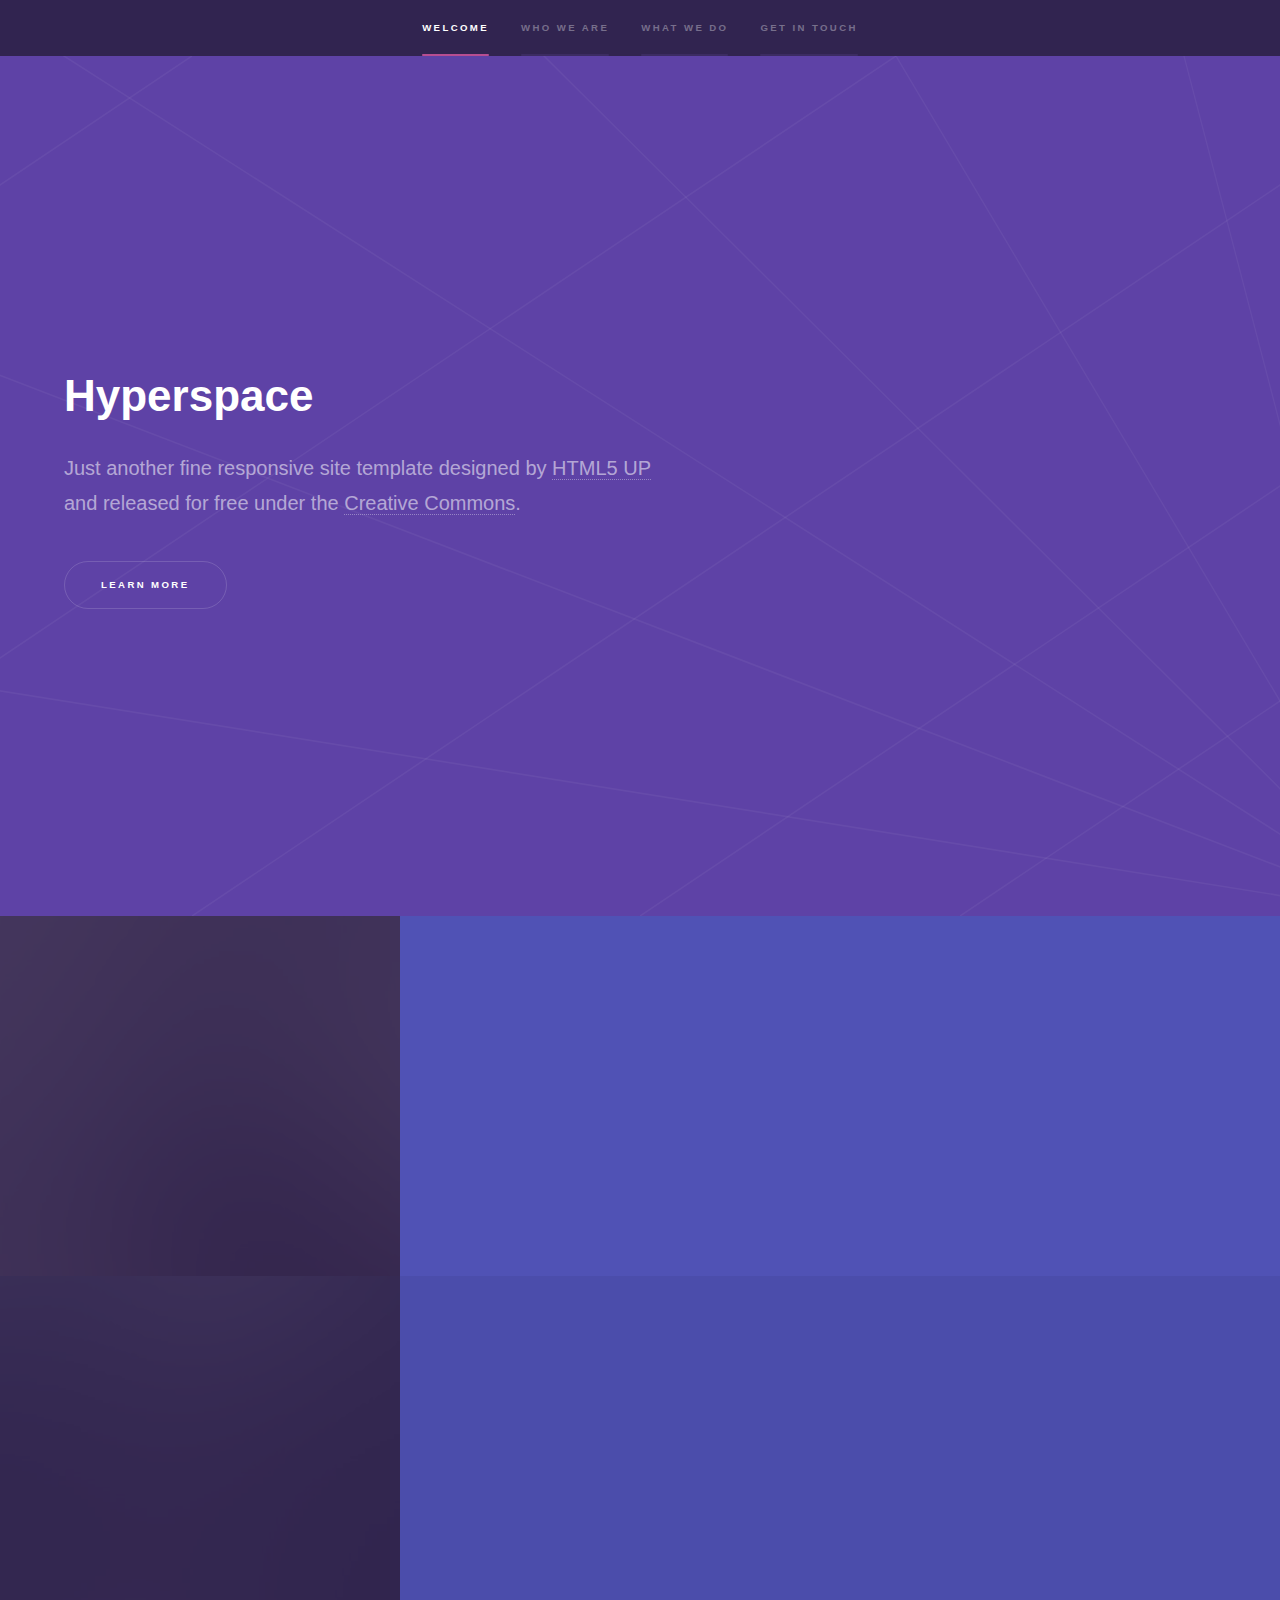
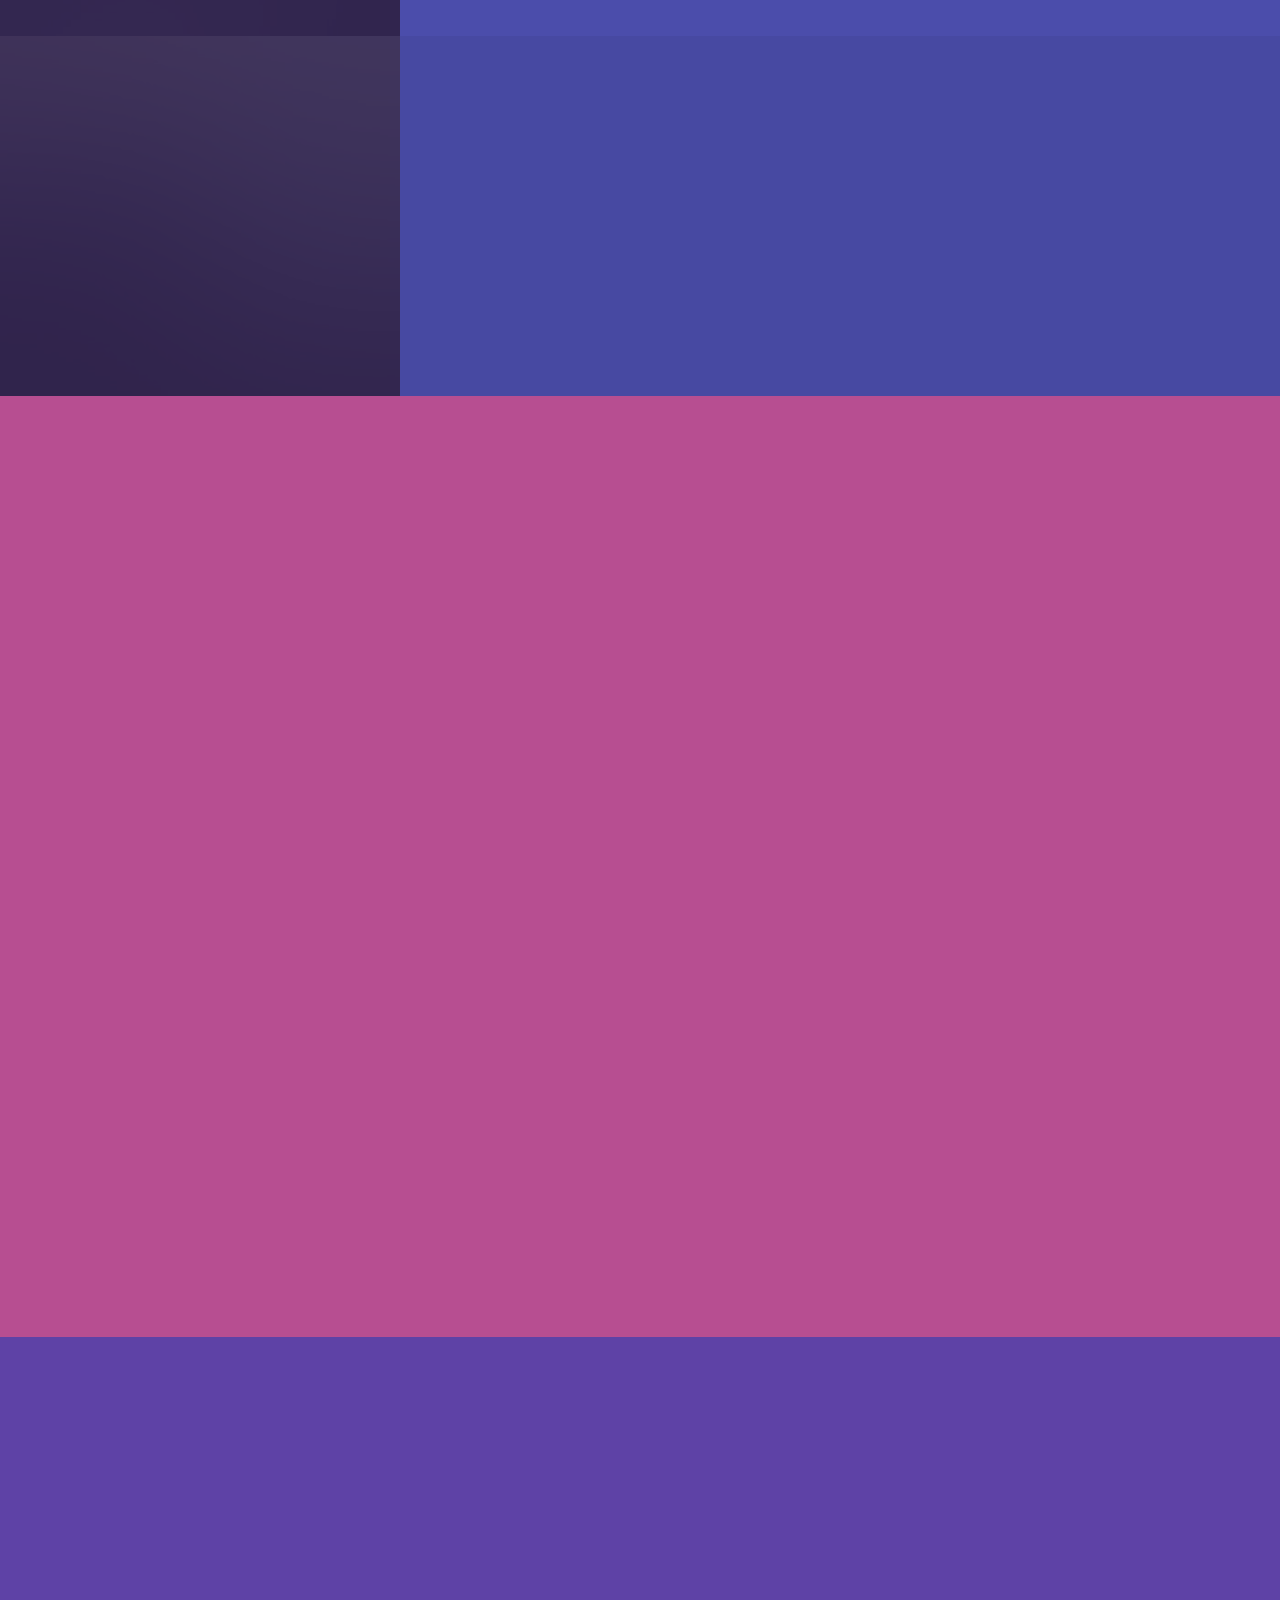
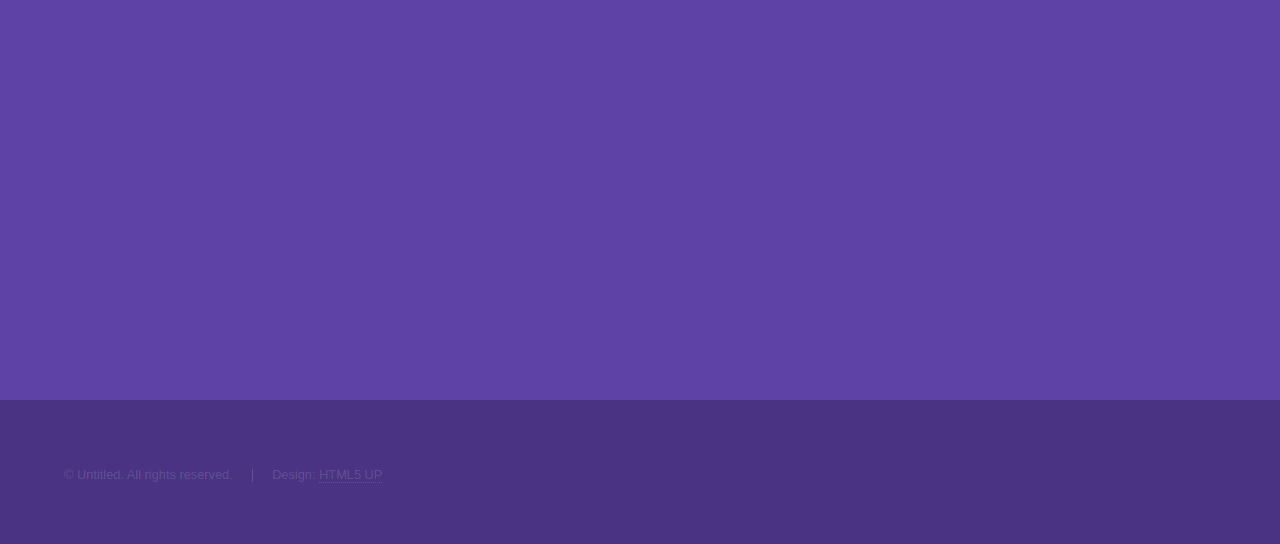
==== index.html @ bf2631bd "first commit" ====
<!DOCTYPE HTML>
<!--
	Hyperspace by HTML5 UP
	html5up.net | @ajlkn
	Free for personal and commercial use under the CCA 3.0 license (html5up.net/license)
-->
<html>
	<head>
		<title>Hyperspace by HTML5 UP</title>
		<meta charset="utf-8" />
		<meta name="viewport" content="width=device-width, initial-scale=1, user-scalable=no" />
		<link rel="stylesheet" href="assets/css/main.css" />
		<noscript><link rel="stylesheet" href="assets/css/noscript.css" /></noscript>
	</head>
	<body class="is-preload">

		<!-- Sidebar -->
			<section id="sidebar">
				<div class="inner">
					<nav>
						<ul>
							<li><a href="#intro">Welcome</a></li>
							<li><a href="#one">Who we are</a></li>
							<li><a href="#two">What we do</a></li>
							<li><a href="#three">Get in touch</a></li>
						</ul>
					</nav>
				</div>
			</section>

		<!-- Wrapper -->
			<div id="wrapper">

				<!-- Intro -->
					<section id="intro" class="wrapper style1 fullscreen fade-up">
						<div class="inner">
							<h1>Hyperspace</h1>
							<p>Just another fine responsive site template designed by <a href="http://html5up.net">HTML5 UP</a><br />
							and released for free under the <a href="http://html5up.net/license">Creative Commons</a>.</p>
							<ul class="actions">
								<li><a href="#one" class="button scrolly">Learn more</a></li>
							</ul>
						</div>
					</section>

				<!-- One -->
					<section id="one" class="wrapper style2 spotlights">
						<section>
							<a href="#" class="image"><img src="images/pic01.jpg" alt="" data-position="center center" /></a>
							<div class="content">
								<div class="inner">
									<h2>Sed ipsum dolor</h2>
									<p>Phasellus convallis elit id ullamcorper pulvinar. Duis aliquam turpis mauris, eu ultricies erat malesuada quis. Aliquam dapibus.</p>
									<ul class="actions">
										<li><a href="generic.html" class="button">Learn more</a></li>
									</ul>
								</div>
							</div>
						</section>
						<section>
							<a href="#" class="image"><img src="images/pic02.jpg" alt="" data-position="top center" /></a>
							<div class="content">
								<div class="inner">
									<h2>Feugiat consequat</h2>
									<p>Phasellus convallis elit id ullamcorper pulvinar. Duis aliquam turpis mauris, eu ultricies erat malesuada quis. Aliquam dapibus.</p>
									<ul class="actions">
										<li><a href="generic.html" class="button">Learn more</a></li>
									</ul>
								</div>
							</div>
						</section>
						<section>
							<a href="#" class="image"><img src="images/pic03.jpg" alt="" data-position="25% 25%" /></a>
							<div class="content">
								<div class="inner">
									<h2>Ultricies aliquam</h2>
									<p>Phasellus convallis elit id ullamcorper pulvinar. Duis aliquam turpis mauris, eu ultricies erat malesuada quis. Aliquam dapibus.</p>
									<ul class="actions">
										<li><a href="generic.html" class="button">Learn more</a></li>
									</ul>
								</div>
							</div>
						</section>
					</section>

				<!-- Two -->
					<section id="two" class="wrapper style3 fade-up">
						<div class="inner">
							<h2>What we do</h2>
							<p>Phasellus convallis elit id ullamcorper pulvinar. Duis aliquam turpis mauris, eu ultricies erat malesuada quis. Aliquam dapibus, lacus eget hendrerit bibendum, urna est aliquam sem, sit amet imperdiet est velit quis lorem.</p>
							<div class="features">
								<section>
									<span class="icon solid major fa-code"></span>
									<h3>Lorem ipsum amet</h3>
									<p>Phasellus convallis elit id ullam corper amet et pulvinar. Duis aliquam turpis mauris, sed ultricies erat dapibus.</p>
								</section>
								<section>
									<span class="icon solid major fa-lock"></span>
									<h3>Aliquam sed nullam</h3>
									<p>Phasellus convallis elit id ullam corper amet et pulvinar. Duis aliquam turpis mauris, sed ultricies erat dapibus.</p>
								</section>
								<section>
									<span class="icon solid major fa-cog"></span>
									<h3>Sed erat ullam corper</h3>
									<p>Phasellus convallis elit id ullam corper amet et pulvinar. Duis aliquam turpis mauris, sed ultricies erat dapibus.</p>
								</section>
								<section>
									<span class="icon solid major fa-desktop"></span>
									<h3>Veroeros quis lorem</h3>
									<p>Phasellus convallis elit id ullam corper amet et pulvinar. Duis aliquam turpis mauris, sed ultricies erat dapibus.</p>
								</section>
								<section>
									<span class="icon solid major fa-link"></span>
									<h3>Urna quis bibendum</h3>
									<p>Phasellus convallis elit id ullam corper amet et pulvinar. Duis aliquam turpis mauris, sed ultricies erat dapibus.</p>
								</section>
								<section>
									<span class="icon major fa-gem"></span>
									<h3>Aliquam urna dapibus</h3>
									<p>Phasellus convallis elit id ullam corper amet et pulvinar. Duis aliquam turpis mauris, sed ultricies erat dapibus.</p>
								</section>
							</div>
							<ul class="actions">
								<li><a href="generic.html" class="button">Learn more</a></li>
							</ul>
						</div>
					</section>

				<!-- Three -->
					<section id="three" class="wrapper style1 fade-up">
						<div class="inner">
							<h2>Get in touch</h2>
							<p>Phasellus convallis elit id ullamcorper pulvinar. Duis aliquam turpis mauris, eu ultricies erat malesuada quis. Aliquam dapibus, lacus eget hendrerit bibendum, urna est aliquam sem, sit amet imperdiet est velit quis lorem.</p>
							<div class="split style1">
								<section>
									<form method="post" action="#">
										<div class="fields">
											<div class="field half">
												<label for="name">Name</label>
												<input type="text" name="name" id="name" />
											</div>
											<div class="field half">
												<label for="email">Email</label>
												<input type="text" name="email" id="email" />
											</div>
											<div class="field">
												<label for="message">Message</label>
												<textarea name="message" id="message" rows="5"></textarea>
											</div>
										</div>
										<ul class="actions">
											<li><a href="" class="button submit">Send Message</a></li>
										</ul>
									</form>
								</section>
								<section>
									<ul class="contact">
										<li>
											<h3>Address</h3>
											<span>12345 Somewhere Road #654<br />
											Nashville, TN 00000-0000<br />
											USA</span>
										</li>
										<li>
											<h3>Email</h3>
											<a href="#">user@untitled.tld</a>
										</li>
										<li>
											<h3>Phone</h3>
											<span>(000) 000-0000</span>
										</li>
										<li>
											<h3>Social</h3>
											<ul class="icons">
												<li><a href="#" class="icon brands fa-twitter"><span class="label">Twitter</span></a></li>
												<li><a href="#" class="icon brands fa-facebook-f"><span class="label">Facebook</span></a></li>
												<li><a href="#" class="icon brands fa-github"><span class="label">GitHub</span></a></li>
												<li><a href="#" class="icon brands fa-instagram"><span class="label">Instagram</span></a></li>
												<li><a href="#" class="icon brands fa-linkedin-in"><span class="label">LinkedIn</span></a></li>
											</ul>
										</li>
									</ul>
								</section>
							</div>
						</div>
					</section>

			</div>

		<!-- Footer -->
			<footer id="footer" class="wrapper style1-alt">
				<div class="inner">
					<ul class="menu">
						<li>&copy; Untitled. All rights reserved.</li><li>Design: <a href="http://html5up.net">HTML5 UP</a></li>
					</ul>
				</div>
			</footer>

		<!-- Scripts -->
			<script src="assets/js/jquery.min.js"></script>
			<script src="assets/js/jquery.scrollex.min.js"></script>
			<script src="assets/js/jquery.scrolly.min.js"></script>
			<script src="assets/js/browser.min.js"></script>
			<script src="assets/js/breakpoints.min.js"></script>
			<script src="assets/js/util.js"></script>
			<script src="assets/js/main.js"></script>

	</body>
</html>
---- assets/css/main.css ----
@import url(fontawesome-all.min.css);

/*
	Hyperspace by HTML5 UP
	html5up.net | @ajlkn
	Free for personal and commercial use under the CCA 3.0 license (html5up.net/license)
*/

html, body, div, span, applet, object,
iframe, h1, h2, h3, h4, h5, h6, p, blockquote,
pre, a, abbr, acronym, address, big, cite,
code, del, dfn, em, img, ins, kbd, q, s, samp,
small, strike, strong, sub, sup, tt, var, b,
u, i, center, dl, dt, dd, ol, ul, li, fieldset,
form, label, legend, table, caption, tbody,
tfoot, thead, tr, th, td, article, aside,
canvas, details, embed, figure, figcaption,
footer, header, hgroup, menu, nav, output, ruby,
section, summary, time, mark, audio, video {
	margin: 0;
	padding: 0;
	border: 0;
	font-size: 100%;
	font: inherit;
	vertical-align: baseline;}

article, aside, details, figcaption, figure,
footer, header, hgroup, menu, nav, section {
	display: block;}

body {
	line-height: 1;
}

ol, ul {
	list-style: none;
}

blockquote, q {
	quotes: none;
}

	blockquote:before, blockquote:after, q:before, q:after {
		content: '';
		content: none;
	}

table {
	border-collapse: collapse;
	border-spacing: 0;
}

body {
	-webkit-text-size-adjust: none;
}

mark {
	background-color: transparent;
	color: inherit;
}

input::-moz-focus-inner {
	border: 0;
	padding: 0;
}

input, select, textarea {
	-moz-appearance: none;
	-webkit-appearance: none;
	-ms-appearance: none;
	appearance: none;
}

/* Basic */

	@-ms-viewport {
		width: device-width;
	}

	body {
		-ms-overflow-style: scrollbar;
	}

	@media screen and (max-width: 480px) {

		html, body {
			min-width: 320px;
		}

	}

	html {
		box-sizing: border-box;
	}

	*, *:before, *:after {
		box-sizing: inherit;
	}

	body {
		background: #312450;
	}

		body.is-preload *, body.is-preload *:before, body.is-preload *:after {
			-moz-animation: none !important;
			-webkit-animation: none !important;
			-ms-animation: none !important;
			animation: none !important;
			-moz-transition: none !important;
			-webkit-transition: none !important;
			-ms-transition: none !important;
			transition: none !important;
		}

/* Type */

	body, input, select, textarea {
		color: rgba(255, 255, 255, 0.55);
		font-family: Arial, Helvetica, sans-serif;
		font-size: 16.5pt;
		font-weight: normal;
		line-height: 1.75;
	}

		@media screen and (max-width: 1680px) {

			body, input, select, textarea {
				font-size: 13pt;
			}

		}

		@media screen and (max-width: 1280px) {

			body, input, select, textarea {
				font-size: 12pt;
			}

		}

		@media screen and (max-width: 360px) {

			body, input, select, textarea {
				font-size: 11pt;
			}

		}

	a {
		-moz-transition: color 0.2s ease, border-bottom-color 0.2s ease;
		-webkit-transition: color 0.2s ease, border-bottom-color 0.2s ease;
		-ms-transition: color 0.2s ease, border-bottom-color 0.2s ease;
		transition: color 0.2s ease, border-bottom-color 0.2s ease;
		border-bottom: dotted 1px rgba(255, 255, 255, 0.35);
		color: inherit;
		text-decoration: none;
	}

		a:hover {
			border-bottom-color: transparent;
			color: #ffffff;
		}

	strong, b {
		color: #ffffff;
		font-weight: bold;
	}

	em, i {
		font-style: italic;
	}

	p {
		margin: 0 0 2em 0;
	}

	h1, h2, h3, h4, h5, h6 {
		color: #ffffff;
		font-weight: bold;
		line-height: 1.5;
		margin: 0 0 0.5em 0;
	}

		h1 a, h2 a, h3 a, h4 a, h5 a, h6 a {
			color: inherit;
			text-decoration: none;
		}

	h1 {
		font-size: 2.75em;
	}

		h1.major {
			margin: 0 0 1.3em 0;
			position: relative;
			padding-bottom: 0.35em;
		}

			h1.major:after {
				background-image: -moz-linear-gradient(to right, #5e42a6, #b74e91);
				background-image: -webkit-linear-gradient(to right, #5e42a6, #b74e91);
				background-image: -ms-linear-gradient(to right, #5e42a6, #b74e91);
				background-image: linear-gradient(to right, #5e42a6, #b74e91);
				-moz-transition: max-width 0.2s ease;
				-webkit-transition: max-width 0.2s ease;
				-ms-transition: max-width 0.2s ease;
				transition: max-width 0.2s ease;
				border-radius: 0.2em;
				bottom: 0;
				content: '';
				height: 0.05em;
				position: absolute;
				right: 0;
				width: 100%;
			}

	h2 {
		font-size: 1.75em;
	}

	h3 {
		font-size: 1.1em;
	}

	h4 {
		font-size: 1em;
	}

	h5 {
		font-size: 0.8em;
	}

	h6 {
		font-size: 0.6em;
	}

	@media screen and (max-width: 736px) {

		h1 {
			font-size: 2em;
		}

		h2 {
			font-size: 1.25em;
		}

		h3 {
			font-size: 1em;
		}

		h4 {
			font-size: 0.8em;
		}

		h5 {
			font-size: 0.6em;
		}

		h6 {
			font-size: 0.6em;
		}

	}

	sub {
		font-size: 0.8em;
		position: relative;
		top: 0.5em;
	}

	sup {
		font-size: 0.8em;
		position: relative;
		top: -0.5em;
	}

	blockquote {
		border-left: solid 4px rgba(255, 255, 255, 0.15);
		font-style: italic;
		margin: 0 0 2em 0;
		padding: 0.5em 0 0.5em 2em;
	}

	code {
		background: rgba(255, 255, 255, 0.05);
		border-radius: 0.25em;
		border: solid 1px rgba(255, 255, 255, 0.15);
		font-family: "Courier New", monospace;
		font-size: 0.9em;
		margin: 0 0.25em;
		padding: 0.25em 0.65em;
	}

	pre {
		-webkit-overflow-scrolling: touch;
		font-family: "Courier New", monospace;
		font-size: 0.9em;
		margin: 0 0 2em 0;
	}

		pre code {
			display: block;
			line-height: 1.75em;
			padding: 1em 1.5em;
			overflow-x: auto;
		}

	hr {
		border: 0;
		border-bottom: solid 1px rgba(255, 255, 255, 0.15);
		margin: 2em 0;
	}

		hr.major {
			margin: 3em 0;
		}

	.align-left {
		text-align: left;
	}

	.align-center {
		text-align: center;
	}

	.align-right {
		text-align: right;
	}

/* Row */

	.row {
		display: flex;
		flex-wrap: wrap;
		box-sizing: border-box;
		align-items: stretch;
	}

		.row > * {
			box-sizing: border-box;
		}

		.row.gtr-uniform > * > :last-child {
			margin-bottom: 0;
		}

		.row.aln-left {
			justify-content: flex-start;
		}

		.row.aln-center {
			justify-content: center;
		}

		.row.aln-right {
			justify-content: flex-end;
		}

		.row.aln-top {
			align-items: flex-start;
		}

		.row.aln-middle {
			align-items: center;
		}

		.row.aln-bottom {
			align-items: flex-end;
		}

		.row > .imp {
			order: -1;
		}

		.row > .col-1 {
			width: 8.33333%;
		}

		.row > .off-1 {
			margin-left: 8.33333%;
		}

		.row > .col-2 {
			width: 16.66667%;
		}

		.row > .off-2 {
			margin-left: 16.66667%;
		}

		.row > .col-3 {
			width: 25%;
		}

		.row > .off-3 {
			margin-left: 25%;
		}

		.row > .col-4 {
			width: 33.33333%;
		}

		.row > .off-4 {
			margin-left: 33.33333%;
		}

		.row > .col-5 {
			width: 41.66667%;
		}

		.row > .off-5 {
			margin-left: 41.66667%;
		}

		.row > .col-6 {
			width: 50%;
		}

		.row > .off-6 {
			margin-left: 50%;
		}

		.row > .col-7 {
			width: 58.33333%;
		}

		.row > .off-7 {
			margin-left: 58.33333%;
		}

		.row > .col-8 {
			width: 66.66667%;
		}

		.row > .off-8 {
			margin-left: 66.66667%;
		}

		.row > .col-9 {
			width: 75%;
		}

		.row > .off-9 {
			margin-left: 75%;
		}

		.row > .col-10 {
			width: 83.33333%;
		}

		.row > .off-10 {
			margin-left: 83.33333%;
		}

		.row > .col-11 {
			width: 91.66667%;
		}

		.row > .off-11 {
			margin-left: 91.66667%;
		}

		.row > .col-12 {
			width: 100%;
		}

		.row > .off-12 {
			margin-left: 100%;
		}

		.row.gtr-0 {
			margin-top: 0;
			margin-left: 0em;
		}

			.row.gtr-0 > * {
				padding: 0 0 0 0em;
			}

			.row.gtr-0.gtr-uniform {
				margin-top: 0em;
			}

				.row.gtr-0.gtr-uniform > * {
					padding-top: 0em;
				}

		.row.gtr-25 {
			margin-top: 0;
			margin-left: -0.375em;
		}

			.row.gtr-25 > * {
				padding: 0 0 0 0.375em;
			}

			.row.gtr-25.gtr-uniform {
				margin-top: -0.375em;
			}

				.row.gtr-25.gtr-uniform > * {
					padding-top: 0.375em;
				}

		.row.gtr-50 {
			margin-top: 0;
			margin-left: -0.75em;
		}

			.row.gtr-50 > * {
				padding: 0 0 0 0.75em;
			}

			.row.gtr-50.gtr-uniform {
				margin-top: -0.75em;
			}

				.row.gtr-50.gtr-uniform > * {
					padding-top: 0.75em;
				}

		.row {
			margin-top: 0;
			margin-left: -1.5em;
		}

			.row > * {
				padding: 0 0 0 1.5em;
			}

			.row.gtr-uniform {
				margin-top: -1.5em;
			}

				.row.gtr-uniform > * {
					padding-top: 1.5em;
				}

		.row.gtr-150 {
			margin-top: 0;
			margin-left: -2.25em;
		}

			.row.gtr-150 > * {
				padding: 0 0 0 2.25em;
			}

			.row.gtr-150.gtr-uniform {
				margin-top: -2.25em;
			}

				.row.gtr-150.gtr-uniform > * {
					padding-top: 2.25em;
				}

		.row.gtr-200 {
			margin-top: 0;
			margin-left: -3em;
		}

			.row.gtr-200 > * {
				padding: 0 0 0 3em;
			}

			.row.gtr-200.gtr-uniform {
				margin-top: -3em;
			}

				.row.gtr-200.gtr-uniform > * {
					padding-top: 3em;
				}

		@media screen and (max-width: 1680px) {

			.row {
				display: flex;
				flex-wrap: wrap;
				box-sizing: border-box;
				align-items: stretch;
			}

				.row > * {
					box-sizing: border-box;
				}

				.row.gtr-uniform > * > :last-child {
					margin-bottom: 0;
				}

				.row.aln-left {
					justify-content: flex-start;
				}

				.row.aln-center {
					justify-content: center;
				}

				.row.aln-right {
					justify-content: flex-end;
				}

				.row.aln-top {
					align-items: flex-start;
				}

				.row.aln-middle {
					align-items: center;
				}

				.row.aln-bottom {
					align-items: flex-end;
				}

				.row > .imp-xlarge {
					order: -1;
				}

				.row > .col-1-xlarge {
					width: 8.33333%;
				}

				.row > .off-1-xlarge {
					margin-left: 8.33333%;
				}

				.row > .col-2-xlarge {
					width: 16.66667%;
				}

				.row > .off-2-xlarge {
					margin-left: 16.66667%;
				}

				.row > .col-3-xlarge {
					width: 25%;
				}

				.row > .off-3-xlarge {
					margin-left: 25%;
				}

				.row > .col-4-xlarge {
					width: 33.33333%;
				}

				.row > .off-4-xlarge {
					margin-left: 33.33333%;
				}

				.row > .col-5-xlarge {
					width: 41.66667%;
				}

				.row > .off-5-xlarge {
					margin-left: 41.66667%;
				}

				.row > .col-6-xlarge {
					width: 50%;
				}

				.row > .off-6-xlarge {
					margin-left: 50%;
				}

				.row > .col-7-xlarge {
					width: 58.33333%;
				}

				.row > .off-7-xlarge {
					margin-left: 58.33333%;
				}

				.row > .col-8-xlarge {
					width: 66.66667%;
				}

				.row > .off-8-xlarge {
					margin-left: 66.66667%;
				}

				.row > .col-9-xlarge {
					width: 75%;
				}

				.row > .off-9-xlarge {
					margin-left: 75%;
				}

				.row > .col-10-xlarge {
					width: 83.33333%;
				}

				.row > .off-10-xlarge {
					margin-left: 83.33333%;
				}

				.row > .col-11-xlarge {
					width: 91.66667%;
				}

				.row > .off-11-xlarge {
					margin-left: 91.66667%;
				}

				.row > .col-12-xlarge {
					width: 100%;
				}

				.row > .off-12-xlarge {
					margin-left: 100%;
				}

				.row.gtr-0 {
					margin-top: 0;
					margin-left: 0em;
				}

					.row.gtr-0 > * {
						padding: 0 0 0 0em;
					}

					.row.gtr-0.gtr-uniform {
						margin-top: 0em;
					}

						.row.gtr-0.gtr-uniform > * {
							padding-top: 0em;
						}

				.row.gtr-25 {
					margin-top: 0;
					margin-left: -0.375em;
				}

					.row.gtr-25 > * {
						padding: 0 0 0 0.375em;
					}

					.row.gtr-25.gtr-uniform {
						margin-top: -0.375em;
					}

						.row.gtr-25.gtr-uniform > * {
							padding-top: 0.375em;
						}

				.row.gtr-50 {
					margin-top: 0;
					margin-left: -0.75em;
				}

					.row.gtr-50 > * {
						padding: 0 0 0 0.75em;
					}

					.row.gtr-50.gtr-uniform {
						margin-top: -0.75em;
					}

						.row.gtr-50.gtr-uniform > * {
							padding-top: 0.75em;
						}

				.row {
					margin-top: 0;
					margin-left: -1.5em;
				}

					.row > * {
						padding: 0 0 0 1.5em;
					}

					.row.gtr-uniform {
						margin-top: -1.5em;
					}

						.row.gtr-uniform > * {
							padding-top: 1.5em;
						}

				.row.gtr-150 {
					margin-top: 0;
					margin-left: -2.25em;
				}

					.row.gtr-150 > * {
						padding: 0 0 0 2.25em;
					}

					.row.gtr-150.gtr-uniform {
						margin-top: -2.25em;
					}

						.row.gtr-150.gtr-uniform > * {
							padding-top: 2.25em;
						}

				.row.gtr-200 {
					margin-top: 0;
					margin-left: -3em;
				}

					.row.gtr-200 > * {
						padding: 0 0 0 3em;
					}

					.row.gtr-200.gtr-uniform {
						margin-top: -3em;
					}

						.row.gtr-200.gtr-uniform > * {
							padding-top: 3em;
						}

		}

		@media screen and (max-width: 1280px) {

			.row {
				display: flex;
				flex-wrap: wrap;
				box-sizing: border-box;
				align-items: stretch;
			}

				.row > * {
					box-sizing: border-box;
				}

				.row.gtr-uniform > * > :last-child {
					margin-bottom: 0;
				}

				.row.aln-left {
					justify-content: flex-start;
				}

				.row.aln-center {
					justify-content: center;
				}

				.row.aln-right {
					justify-content: flex-end;
				}

				.row.aln-top {
					align-items: flex-start;
				}

				.row.aln-middle {
					align-items: center;
				}

				.row.aln-bottom {
					align-items: flex-end;
				}

				.row > .imp-large {
					order: -1;
				}

				.row > .col-1-large {
					width: 8.33333%;
				}

				.row > .off-1-large {
					margin-left: 8.33333%;
				}

				.row > .col-2-large {
					width: 16.66667%;
				}

				.row > .off-2-large {
					margin-left: 16.66667%;
				}

				.row > .col-3-large {
					width: 25%;
				}

				.row > .off-3-large {
					margin-left: 25%;
				}

				.row > .col-4-large {
					width: 33.33333%;
				}

				.row > .off-4-large {
					margin-left: 33.33333%;
				}

				.row > .col-5-large {
					width: 41.66667%;
				}

				.row > .off-5-large {
					margin-left: 41.66667%;
				}

				.row > .col-6-large {
					width: 50%;
				}

				.row > .off-6-large {
					margin-left: 50%;
				}

				.row > .col-7-large {
					width: 58.33333%;
				}

				.row > .off-7-large {
					margin-left: 58.33333%;
				}

				.row > .col-8-large {
					width: 66.66667%;
				}

				.row > .off-8-large {
					margin-left: 66.66667%;
				}

				.row > .col-9-large {
					width: 75%;
				}

				.row > .off-9-large {
					margin-left: 75%;
				}

				.row > .col-10-large {
					width: 83.33333%;
				}

				.row > .off-10-large {
					margin-left: 83.33333%;
				}

				.row > .col-11-large {
					width: 91.66667%;
				}

				.row > .off-11-large {
					margin-left: 91.66667%;
				}

				.row > .col-12-large {
					width: 100%;
				}

				.row > .off-12-large {
					margin-left: 100%;
				}

				.row.gtr-0 {
					margin-top: 0;
					margin-left: 0em;
				}

					.row.gtr-0 > * {
						padding: 0 0 0 0em;
					}

					.row.gtr-0.gtr-uniform {
						margin-top: 0em;
					}

						.row.gtr-0.gtr-uniform > * {
							padding-top: 0em;
						}

				.row.gtr-25 {
					margin-top: 0;
					margin-left: -0.375em;
				}

					.row.gtr-25 > * {
						padding: 0 0 0 0.375em;
					}

					.row.gtr-25.gtr-uniform {
						margin-top: -0.375em;
					}

						.row.gtr-25.gtr-uniform > * {
							padding-top: 0.375em;
						}

				.row.gtr-50 {
					margin-top: 0;
					margin-left: -0.75em;
				}

					.row.gtr-50 > * {
						padding: 0 0 0 0.75em;
					}

					.row.gtr-50.gtr-uniform {
						margin-top: -0.75em;
					}

						.row.gtr-50.gtr-uniform > * {
							padding-top: 0.75em;
						}

				.row {
					margin-top: 0;
					margin-left: -1.5em;
				}

					.row > * {
						padding: 0 0 0 1.5em;
					}

					.row.gtr-uniform {
						margin-top: -1.5em;
					}

						.row.gtr-uniform > * {
							padding-top: 1.5em;
						}

				.row.gtr-150 {
					margin-top: 0;
					margin-left: -2.25em;
				}

					.row.gtr-150 > * {
						padding: 0 0 0 2.25em;
					}

					.row.gtr-150.gtr-uniform {
						margin-top: -2.25em;
					}

						.row.gtr-150.gtr-uniform > * {
							padding-top: 2.25em;
						}

				.row.gtr-200 {
					margin-top: 0;
					margin-left: -3em;
				}

					.row.gtr-200 > * {
						padding: 0 0 0 3em;
					}

					.row.gtr-200.gtr-uniform {
						margin-top: -3em;
					}

						.row.gtr-200.gtr-uniform > * {
							padding-top: 3em;
						}

		}

		@media screen and (max-width: 980px) {

			.row {
				display: flex;
				flex-wrap: wrap;
				box-sizing: border-box;
				align-items: stretch;
			}

				.row > * {
					box-sizing: border-box;
				}

				.row.gtr-uniform > * > :last-child {
					margin-bottom: 0;
				}

				.row.aln-left {
					justify-content: flex-start;
				}

				.row.aln-center {
					justify-content: center;
				}

				.row.aln-right {
					justify-content: flex-end;
				}

				.row.aln-top {
					align-items: flex-start;
				}

				.row.aln-middle {
					align-items: center;
				}

				.row.aln-bottom {
					align-items: flex-end;
				}

				.row > .imp-medium {
					order: -1;
				}

				.row > .col-1-medium {
					width: 8.33333%;
				}

				.row > .off-1-medium {
					margin-left: 8.33333%;
				}

				.row > .col-2-medium {
					width: 16.66667%;
				}

				.row > .off-2-medium {
					margin-left: 16.66667%;
				}

				.row > .col-3-medium {
					width: 25%;
				}

				.row > .off-3-medium {
					margin-left: 25%;
				}

				.row > .col-4-medium {
					width: 33.33333%;
				}

				.row > .off-4-medium {
					margin-left: 33.33333%;
				}

				.row > .col-5-medium {
					width: 41.66667%;
				}

				.row > .off-5-medium {
					margin-left: 41.66667%;
				}

				.row > .col-6-medium {
					width: 50%;
				}

				.row > .off-6-medium {
					margin-left: 50%;
				}

				.row > .col-7-medium {
					width: 58.33333%;
				}

				.row > .off-7-medium {
					margin-left: 58.33333%;
				}

				.row > .col-8-medium {
					width: 66.66667%;
				}

				.row > .off-8-medium {
					margin-left: 66.66667%;
				}

				.row > .col-9-medium {
					width: 75%;
				}

				.row > .off-9-medium {
					margin-left: 75%;
				}

				.row > .col-10-medium {
					width: 83.33333%;
				}

				.row > .off-10-medium {
					margin-left: 83.33333%;
				}

				.row > .col-11-medium {
					width: 91.66667%;
				}

				.row > .off-11-medium {
					margin-left: 91.66667%;
				}

				.row > .col-12-medium {
					width: 100%;
				}

				.row > .off-12-medium {
					margin-left: 100%;
				}

				.row.gtr-0 {
					margin-top: 0;
					margin-left: 0em;
				}

					.row.gtr-0 > * {
						padding: 0 0 0 0em;
					}

					.row.gtr-0.gtr-uniform {
						margin-top: 0em;
					}

						.row.gtr-0.gtr-uniform > * {
							padding-top: 0em;
						}

				.row.gtr-25 {
					margin-top: 0;
					margin-left: -0.375em;
				}

					.row.gtr-25 > * {
						padding: 0 0 0 0.375em;
					}

					.row.gtr-25.gtr-uniform {
						margin-top: -0.375em;
					}

						.row.gtr-25.gtr-uniform > * {
							padding-top: 0.375em;
						}

				.row.gtr-50 {
					margin-top: 0;
					margin-left: -0.75em;
				}

					.row.gtr-50 > * {
						padding: 0 0 0 0.75em;
					}

					.row.gtr-50.gtr-uniform {
						margin-top: -0.75em;
					}

						.row.gtr-50.gtr-uniform > * {
							padding-top: 0.75em;
						}

				.row {
					margin-top: 0;
					margin-left: -1.5em;
				}

					.row > * {
						padding: 0 0 0 1.5em;
					}

					.row.gtr-uniform {
						margin-top: -1.5em;
					}

						.row.gtr-uniform > * {
							padding-top: 1.5em;
						}

				.row.gtr-150 {
					margin-top: 0;
					margin-left: -2.25em;
				}

					.row.gtr-150 > * {
						padding: 0 0 0 2.25em;
					}

					.row.gtr-150.gtr-uniform {
						margin-top: -2.25em;
					}

						.row.gtr-150.gtr-uniform > * {
							padding-top: 2.25em;
						}

				.row.gtr-200 {
					margin-top: 0;
					margin-left: -3em;
				}

					.row.gtr-200 > * {
						padding: 0 0 0 3em;
					}

					.row.gtr-200.gtr-uniform {
						margin-top: -3em;
					}

						.row.gtr-200.gtr-uniform > * {
							padding-top: 3em;
						}

		}

		@media screen and (max-width: 736px) {

			.row {
				display: flex;
				flex-wrap: wrap;
				box-sizing: border-box;
				align-items: stretch;
			}

				.row > * {
					box-sizing: border-box;
				}

				.row.gtr-uniform > * > :last-child {
					margin-bottom: 0;
				}

				.row.aln-left {
					justify-content: flex-start;
				}

				.row.aln-center {
					justify-content: center;
				}

				.row.aln-right {
					justify-content: flex-end;
				}

				.row.aln-top {
					align-items: flex-start;
				}

				.row.aln-middle {
					align-items: center;
				}

				.row.aln-bottom {
					align-items: flex-end;
				}

				.row > .imp-small {
					order: -1;
				}

				.row > .col-1-small {
					width: 8.33333%;
				}

				.row > .off-1-small {
					margin-left: 8.33333%;
				}

				.row > .col-2-small {
					width: 16.66667%;
				}

				.row > .off-2-small {
					margin-left: 16.66667%;
				}

				.row > .col-3-small {
					width: 25%;
				}

				.row > .off-3-small {
					margin-left: 25%;
				}

				.row > .col-4-small {
					width: 33.33333%;
				}

				.row > .off-4-small {
					margin-left: 33.33333%;
				}

				.row > .col-5-small {
					width: 41.66667%;
				}

				.row > .off-5-small {
					margin-left: 41.66667%;
				}

				.row > .col-6-small {
					width: 50%;
				}

				.row > .off-6-small {
					margin-left: 50%;
				}

				.row > .col-7-small {
					width: 58.33333%;
				}

				.row > .off-7-small {
					margin-left: 58.33333%;
				}

				.row > .col-8-small {
					width: 66.66667%;
				}

				.row > .off-8-small {
					margin-left: 66.66667%;
				}

				.row > .col-9-small {
					width: 75%;
				}

				.row > .off-9-small {
					margin-left: 75%;
				}

				.row > .col-10-small {
					width: 83.33333%;
				}

				.row > .off-10-small {
					margin-left: 83.33333%;
				}

				.row > .col-11-small {
					width: 91.66667%;
				}

				.row > .off-11-small {
					margin-left: 91.66667%;
				}

				.row > .col-12-small {
					width: 100%;
				}

				.row > .off-12-small {
					margin-left: 100%;
				}

				.row.gtr-0 {
					margin-top: 0;
					margin-left: 0em;
				}

					.row.gtr-0 > * {
						padding: 0 0 0 0em;
					}

					.row.gtr-0.gtr-uniform {
						margin-top: 0em;
					}

						.row.gtr-0.gtr-uniform > * {
							padding-top: 0em;
						}

				.row.gtr-25 {
					margin-top: 0;
					margin-left: -0.375em;
				}

					.row.gtr-25 > * {
						padding: 0 0 0 0.375em;
					}

					.row.gtr-25.gtr-uniform {
						margin-top: -0.375em;
					}

						.row.gtr-25.gtr-uniform > * {
							padding-top: 0.375em;
						}

				.row.gtr-50 {
					margin-top: 0;
					margin-left: -0.75em;
				}

					.row.gtr-50 > * {
						padding: 0 0 0 0.75em;
					}

					.row.gtr-50.gtr-uniform {
						margin-top: -0.75em;
					}

						.row.gtr-50.gtr-uniform > * {
							padding-top: 0.75em;
						}

				.row {
					margin-top: 0;
					margin-left: -1.5em;
				}

					.row > * {
						padding: 0 0 0 1.5em;
					}

					.row.gtr-uniform {
						margin-top: -1.5em;
					}

						.row.gtr-uniform > * {
							padding-top: 1.5em;
						}

				.row.gtr-150 {
					margin-top: 0;
					margin-left: -2.25em;
				}

					.row.gtr-150 > * {
						padding: 0 0 0 2.25em;
					}

					.row.gtr-150.gtr-uniform {
						margin-top: -2.25em;
					}

						.row.gtr-150.gtr-uniform > * {
							padding-top: 2.25em;
						}

				.row.gtr-200 {
					margin-top: 0;
					margin-left: -3em;
				}

					.row.gtr-200 > * {
						padding: 0 0 0 3em;
					}

					.row.gtr-200.gtr-uniform {
						margin-top: -3em;
					}

						.row.gtr-200.gtr-uniform > * {
							padding-top: 3em;
						}

		}

		@media screen and (max-width: 480px) {

			.row {
				display: flex;
				flex-wrap: wrap;
				box-sizing: border-box;
				align-items: stretch;
			}

				.row > * {
					box-sizing: border-box;
				}

				.row.gtr-uniform > * > :last-child {
					margin-bottom: 0;
				}

				.row.aln-left {
					justify-content: flex-start;
				}

				.row.aln-center {
					justify-content: center;
				}

				.row.aln-right {
					justify-content: flex-end;
				}

				.row.aln-top {
					align-items: flex-start;
				}

				.row.aln-middle {
					align-items: center;
				}

				.row.aln-bottom {
					align-items: flex-end;
				}

				.row > .imp-xsmall {
					order: -1;
				}

				.row > .col-1-xsmall {
					width: 8.33333%;
				}

				.row > .off-1-xsmall {
					margin-left: 8.33333%;
				}

				.row > .col-2-xsmall {
					width: 16.66667%;
				}

				.row > .off-2-xsmall {
					margin-left: 16.66667%;
				}

				.row > .col-3-xsmall {
					width: 25%;
				}

				.row > .off-3-xsmall {
					margin-left: 25%;
				}

				.row > .col-4-xsmall {
					width: 33.33333%;
				}

				.row > .off-4-xsmall {
					margin-left: 33.33333%;
				}

				.row > .col-5-xsmall {
					width: 41.66667%;
				}

				.row > .off-5-xsmall {
					margin-left: 41.66667%;
				}

				.row > .col-6-xsmall {
					width: 50%;
				}

				.row > .off-6-xsmall {
					margin-left: 50%;
				}

				.row > .col-7-xsmall {
					width: 58.33333%;
				}

				.row > .off-7-xsmall {
					margin-left: 58.33333%;
				}

				.row > .col-8-xsmall {
					width: 66.66667%;
				}

				.row > .off-8-xsmall {
					margin-left: 66.66667%;
				}

				.row > .col-9-xsmall {
					width: 75%;
				}

				.row > .off-9-xsmall {
					margin-left: 75%;
				}

				.row > .col-10-xsmall {
					width: 83.33333%;
				}

				.row > .off-10-xsmall {
					margin-left: 83.33333%;
				}

				.row > .col-11-xsmall {
					width: 91.66667%;
				}

				.row > .off-11-xsmall {
					margin-left: 91.66667%;
				}

				.row > .col-12-xsmall {
					width: 100%;
				}

				.row > .off-12-xsmall {
					margin-left: 100%;
				}

				.row.gtr-0 {
					margin-top: 0;
					margin-left: 0em;
				}

					.row.gtr-0 > * {
						padding: 0 0 0 0em;
					}

					.row.gtr-0.gtr-uniform {
						margin-top: 0em;
					}

						.row.gtr-0.gtr-uniform > * {
							padding-top: 0em;
						}

				.row.gtr-25 {
					margin-top: 0;
					margin-left: -0.375em;
				}

					.row.gtr-25 > * {
						padding: 0 0 0 0.375em;
					}

					.row.gtr-25.gtr-uniform {
						margin-top: -0.375em;
					}

						.row.gtr-25.gtr-uniform > * {
							padding-top: 0.375em;
						}

				.row.gtr-50 {
					margin-top: 0;
					margin-left: -0.75em;
				}

					.row.gtr-50 > * {
						padding: 0 0 0 0.75em;
					}

					.row.gtr-50.gtr-uniform {
						margin-top: -0.75em;
					}

						.row.gtr-50.gtr-uniform > * {
							padding-top: 0.75em;
						}

				.row {
					margin-top: 0;
					margin-left: -1.5em;
				}

					.row > * {
						padding: 0 0 0 1.5em;
					}

					.row.gtr-uniform {
						margin-top: -1.5em;
					}

						.row.gtr-uniform > * {
							padding-top: 1.5em;
						}

				.row.gtr-150 {
					margin-top: 0;
					margin-left: -2.25em;
				}

					.row.gtr-150 > * {
						padding: 0 0 0 2.25em;
					}

					.row.gtr-150.gtr-uniform {
						margin-top: -2.25em;
					}

						.row.gtr-150.gtr-uniform > * {
							padding-top: 2.25em;
						}

				.row.gtr-200 {
					margin-top: 0;
					margin-left: -3em;
				}

					.row.gtr-200 > * {
						padding: 0 0 0 3em;
					}

					.row.gtr-200.gtr-uniform {
						margin-top: -3em;
					}

						.row.gtr-200.gtr-uniform > * {
							padding-top: 3em;
						}

		}

/* Box */

	.box {
		border-radius: 0.25em;
		border: solid 1px rgba(255, 255, 255, 0.15);
		margin-bottom: 2em;
		padding: 1.5em;
	}

		.box > :last-child,
		.box > :last-child > :last-child,
		.box > :last-child > :last-child > :last-child {
			margin-bottom: 0;
		}

		.box.alt {
			border: 0;
			border-radius: 0;
			padding: 0;
		}

/* Button */

	input[type="submit"],
	input[type="reset"],
	input[type="button"],
	button,
	.button {
		-moz-appearance: none;
		-webkit-appearance: none;
		-ms-appearance: none;
		appearance: none;
		-moz-transition: border-color 0.2s ease;
		-webkit-transition: border-color 0.2s ease;
		-ms-transition: border-color 0.2s ease;
		transition: border-color 0.2s ease;
		background-color: transparent;
		border: solid 1px !important;
		border-color: rgba(255, 255, 255, 0.15) !important;
		border-radius: 3em;
		color: #ffffff !important;
		cursor: pointer;
		display: inline-block;
		font-size: 0.6em;
		font-weight: bold;
		height: calc(4.75em + 2px);
		letter-spacing: 0.25em;
		line-height: 4.75em;
		outline: 0;
		padding: 0 3.75em;
		position: relative;
		text-align: center;
		text-decoration: none;
		text-transform: uppercase;
		white-space: nowrap;
	}

		input[type="submit"]:after,
		input[type="reset"]:after,
		input[type="button"]:after,
		button:after,
		.button:after {
			-moz-transform: scale(0.25);
			-webkit-transform: scale(0.25);
			-ms-transform: scale(0.25);
			transform: scale(0.25);
			pointer-events: none;
			-moz-transition: opacity 0.2s ease, -moz-transform 0.2s ease;
			-webkit-transition: opacity 0.2s ease, -webkit-transform 0.2s ease;
			-ms-transition: opacity 0.2s ease, -ms-transform 0.2s ease;
			transition: opacity 0.2s ease, transform 0.2s ease;
			background: #ffffff;
			border-radius: 3em;
			content: '';
			height: 100%;
			left: 0;
			opacity: 0;
			position: absolute;
			top: 0;
			width: 100%;
		}

		input[type="submit"].icon:before,
		input[type="reset"].icon:before,
		input[type="button"].icon:before,
		button.icon:before,
		.button.icon:before {
			margin-right: 0.75em;
		}

		input[type="submit"].fit,
		input[type="reset"].fit,
		input[type="button"].fit,
		button.fit,
		.button.fit {
			width: 100%;
		}

		input[type="submit"].small,
		input[type="reset"].small,
		input[type="button"].small,
		button.small,
		.button.small {
			font-size: 0.4em;
		}

		input[type="submit"].large,
		input[type="reset"].large,
		input[type="button"].large,
		button.large,
		.button.large {
			font-size: 0.8em;
		}

		input[type="submit"].primary,
		input[type="reset"].primary,
		input[type="button"].primary,
		button.primary,
		.button.primary {
			background-color: #ffffff;
			color: #312450 !important;
		}

			input[type="submit"].primary:after,
			input[type="reset"].primary:after,
			input[type="button"].primary:after,
			button.primary:after,
			.button.primary:after {
				display: none;
			}

		input[type="submit"].disabled, input[type="submit"]:disabled,
		input[type="reset"].disabled,
		input[type="reset"]:disabled,
		input[type="button"].disabled,
		input[type="button"]:disabled,
		button.disabled,
		button:disabled,
		.button.disabled,
		.button:disabled {
			cursor: default;
			opacity: 0.5;
			pointer-events: none;
		}

		input[type="submit"]:hover,
		input[type="reset"]:hover,
		input[type="button"]:hover,
		button:hover,
		.button:hover {
			border-color: rgba(255, 255, 255, 0.55) !important;
		}

			input[type="submit"]:hover:after,
			input[type="reset"]:hover:after,
			input[type="button"]:hover:after,
			button:hover:after,
			.button:hover:after {
				opacity: 0.05;
				-moz-transform: scale(1);
				-webkit-transform: scale(1);
				-ms-transform: scale(1);
				transform: scale(1);
			}

			input[type="submit"]:hover:active,
			input[type="reset"]:hover:active,
			input[type="button"]:hover:active,
			button:hover:active,
			.button:hover:active {
				border-color: #ffffff !important;
			}

				input[type="submit"]:hover:active:after,
				input[type="reset"]:hover:active:after,
				input[type="button"]:hover:active:after,
				button:hover:active:after,
				.button:hover:active:after {
					opacity: 0.1;
				}

/* Features */

	.features {
		display: -moz-flex;
		display: -webkit-flex;
		display: -ms-flex;
		display: flex;
		-moz-flex-wrap: wrap;
		-webkit-flex-wrap: wrap;
		-ms-flex-wrap: wrap;
		flex-wrap: wrap;
		border-radius: 0.25em;
		border: solid 1px rgba(255, 255, 255, 0.15);
		background: rgba(255, 255, 255, 0.05);
		margin: 0 0 2em 0;
	}

		.features section {
			padding: 3.5em 3em 1em 7em ;
			width: 50%;
			border-top: solid 1px rgba(255, 255, 255, 0.15);
			position: relative;
		}

			.features section:nth-child(-n + 2) {
				border-top-width: 0;
			}

			.features section:nth-child(2n) {
				border-left: solid 1px rgba(255, 255, 255, 0.15);
			}

			.features section .icon {
				-moz-transition: opacity 0.5s ease, -moz-transform 0.5s ease;
				-webkit-transition: opacity 0.5s ease, -webkit-transform 0.5s ease;
				-ms-transition: opacity 0.5s ease, -ms-transform 0.5s ease;
				transition: opacity 0.5s ease, transform 0.5s ease;
				-moz-transition-delay: 1s;
				-webkit-transition-delay: 1s;
				-ms-transition-delay: 1s;
				transition-delay: 1s;
				-moz-transform: scale(1);
				-webkit-transform: scale(1);
				-ms-transform: scale(1);
				transform: scale(1);
				position: absolute;
				left: 3em;
				top: 3em;
				opacity: 1;
			}

			.features section:nth-child(1) .icon {
				-moz-transition-delay: 0.15s;
				-webkit-transition-delay: 0.15s;
				-ms-transition-delay: 0.15s;
				transition-delay: 0.15s;
			}

			.features section:nth-child(2) .icon {
				-moz-transition-delay: 0.3s;
				-webkit-transition-delay: 0.3s;
				-ms-transition-delay: 0.3s;
				transition-delay: 0.3s;
			}

			.features section:nth-child(3) .icon {
				-moz-transition-delay: 0.45s;
				-webkit-transition-delay: 0.45s;
				-ms-transition-delay: 0.45s;
				transition-delay: 0.45s;
			}

			.features section:nth-child(4) .icon {
				-moz-transition-delay: 0.6s;
				-webkit-transition-delay: 0.6s;
				-ms-transition-delay: 0.6s;
				transition-delay: 0.6s;
			}

			.features section:nth-child(5) .icon {
				-moz-transition-delay: 0.75s;
				-webkit-transition-delay: 0.75s;
				-ms-transition-delay: 0.75s;
				transition-delay: 0.75s;
			}

			.features section:nth-child(6) .icon {
				-moz-transition-delay: 0.9s;
				-webkit-transition-delay: 0.9s;
				-ms-transition-delay: 0.9s;
				transition-delay: 0.9s;
			}

			.features section:nth-child(7) .icon {
				-moz-transition-delay: 1.05s;
				-webkit-transition-delay: 1.05s;
				-ms-transition-delay: 1.05s;
				transition-delay: 1.05s;
			}

			.features section:nth-child(8) .icon {
				-moz-transition-delay: 1.2s;
				-webkit-transition-delay: 1.2s;
				-ms-transition-delay: 1.2s;
				transition-delay: 1.2s;
			}

			.features section:nth-child(9) .icon {
				-moz-transition-delay: 1.35s;
				-webkit-transition-delay: 1.35s;
				-ms-transition-delay: 1.35s;
				transition-delay: 1.35s;
			}

			.features section:nth-child(10) .icon {
				-moz-transition-delay: 1.5s;
				-webkit-transition-delay: 1.5s;
				-ms-transition-delay: 1.5s;
				transition-delay: 1.5s;
			}

			.features section:nth-child(11) .icon {
				-moz-transition-delay: 1.65s;
				-webkit-transition-delay: 1.65s;
				-ms-transition-delay: 1.65s;
				transition-delay: 1.65s;
			}

			.features section:nth-child(12) .icon {
				-moz-transition-delay: 1.8s;
				-webkit-transition-delay: 1.8s;
				-ms-transition-delay: 1.8s;
				transition-delay: 1.8s;
			}

			.features section:nth-child(13) .icon {
				-moz-transition-delay: 1.95s;
				-webkit-transition-delay: 1.95s;
				-ms-transition-delay: 1.95s;
				transition-delay: 1.95s;
			}

			.features section:nth-child(14) .icon {
				-moz-transition-delay: 2.1s;
				-webkit-transition-delay: 2.1s;
				-ms-transition-delay: 2.1s;
				transition-delay: 2.1s;
			}

			.features section:nth-child(15) .icon {
				-moz-transition-delay: 2.25s;
				-webkit-transition-delay: 2.25s;
				-ms-transition-delay: 2.25s;
				transition-delay: 2.25s;
			}

			.features section:nth-child(16) .icon {
				-moz-transition-delay: 2.4s;
				-webkit-transition-delay: 2.4s;
				-ms-transition-delay: 2.4s;
				transition-delay: 2.4s;
			}

			.features section:nth-child(17) .icon {
				-moz-transition-delay: 2.55s;
				-webkit-transition-delay: 2.55s;
				-ms-transition-delay: 2.55s;
				transition-delay: 2.55s;
			}

			.features section:nth-child(18) .icon {
				-moz-transition-delay: 2.7s;
				-webkit-transition-delay: 2.7s;
				-ms-transition-delay: 2.7s;
				transition-delay: 2.7s;
			}

			.features section:nth-child(19) .icon {
				-moz-transition-delay: 2.85s;
				-webkit-transition-delay: 2.85s;
				-ms-transition-delay: 2.85s;
				transition-delay: 2.85s;
			}

			.features section:nth-child(20) .icon {
				-moz-transition-delay: 3s;
				-webkit-transition-delay: 3s;
				-ms-transition-delay: 3s;
				transition-delay: 3s;
			}

		.features.inactive section .icon {
			-moz-transform: scale(0.5);
			-webkit-transform: scale(0.5);
			-ms-transform: scale(0.5);
			transform: scale(0.5);
			opacity: 0;
		}

		@media screen and (max-width: 980px) {

			.features {
				display: block;
			}

				.features section {
					border-top-width: 1px !important;
					border-left-width: 0 !important;
					width: 100%;
				}

					.features section:first-child {
						border-top-width: 0 !important;
					}

		}

		@media screen and (max-width: 736px) {

			.features section {
				padding: 2.5em 1.5em 0.1em 5.5em ;
			}

				.features section .icon {
					left: 1.5em;
					top: 2em;
				}

		}

		@media screen and (max-width: 480px) {

			.features section {
				padding: 2em 1.5em 0.1em 1.5em ;
			}

				.features section .icon {
					left: 0;
					position: relative;
					top: 0;
				}

		}

/* Form */

	form {
		margin: 0 0 2em 0;
	}

		form > :last-child {
			margin-bottom: 0;
		}

		form > .fields {
			display: -moz-flex;
			display: -webkit-flex;
			display: -ms-flex;
			display: flex;
			-moz-flex-wrap: wrap;
			-webkit-flex-wrap: wrap;
			-ms-flex-wrap: wrap;
			flex-wrap: wrap;
			width: calc(100% + 3em);
			margin: -1.5em 0 2em -1.5em;
		}

			form > .fields > .field {
				-moz-flex-grow: 0;
				-webkit-flex-grow: 0;
				-ms-flex-grow: 0;
				flex-grow: 0;
				-moz-flex-shrink: 0;
				-webkit-flex-shrink: 0;
				-ms-flex-shrink: 0;
				flex-shrink: 0;
				padding: 1.5em 0 0 1.5em;
				width: calc(100% - 1.5em);
			}

				form > .fields > .field.half {
					width: calc(50% - 0.75em);
				}

				form > .fields > .field.third {
					width: calc(100%/3 - 0.5em);
				}

				form > .fields > .field.quarter {
					width: calc(25% - 0.375em);
				}

		@media screen and (max-width: 480px) {

			form > .fields {
				width: calc(100% + 3em);
				margin: -1.5em 0 2em -1.5em;
			}

				form > .fields > .field {
					padding: 1.5em 0 0 1.5em;
					width: calc(100% - 1.5em);
				}

					form > .fields > .field.half {
						width: calc(100% - 1.5em);
					}

					form > .fields > .field.third {
						width: calc(100% - 1.5em);
					}

					form > .fields > .field.quarter {
						width: calc(100% - 1.5em);
					}

		}

	label {
		color: #ffffff;
		font-weight: bold;
		line-height: 1.5;
		margin: 0 0 0.7em 0;
		display: block;
		font-size: 1.1em;
	}

	input[type="text"],
	input[type="password"],
	input[type="email"],
	input[type="tel"],
	select,
	textarea {
		-moz-appearance: none;
		-webkit-appearance: none;
		-ms-appearance: none;
		appearance: none;
		background: rgba(255, 255, 255, 0.05);
		border-radius: 0.25em;
		border: none;
		border: solid 1px rgba(255, 255, 255, 0.15);
		color: inherit;
		display: block;
		outline: 0;
		padding: 0 1em;
		text-decoration: none;
		width: 100%;
	}

		input[type="text"]:invalid,
		input[type="password"]:invalid,
		input[type="email"]:invalid,
		input[type="tel"]:invalid,
		select:invalid,
		textarea:invalid {
			box-shadow: none;
		}

		input[type="text"]:focus,
		input[type="password"]:focus,
		input[type="email"]:focus,
		input[type="tel"]:focus,
		select:focus,
		textarea:focus {
			border-color: #ffffff;
			box-shadow: 0 0 0 1px #ffffff;
		}

	select {
		background-image: url("data:image/svg+xml;charset=utf8,%3Csvg xmlns='http://www.w3.org/2000/svg' width='40' height='40' preserveAspectRatio='none' viewBox='0 0 40 40'%3E%3Cpath d='M9.4,12.3l10.4,10.4l10.4-10.4c0.2-0.2,0.5-0.4,0.9-0.4c0.3,0,0.6,0.1,0.9,0.4l3.3,3.3c0.2,0.2,0.4,0.5,0.4,0.9 c0,0.4-0.1,0.6-0.4,0.9L20.7,31.9c-0.2,0.2-0.5,0.4-0.9,0.4c-0.3,0-0.6-0.1-0.9-0.4L4.3,17.3c-0.2-0.2-0.4-0.5-0.4-0.9 c0-0.4,0.1-0.6,0.4-0.9l3.3-3.3c0.2-0.2,0.5-0.4,0.9-0.4S9.1,12.1,9.4,12.3z' fill='rgba(255, 255, 255, 0.15)' /%3E%3C/svg%3E");
		background-size: 1.25rem;
		background-repeat: no-repeat;
		background-position: calc(100% - 1rem) center;
		height: 2.75em;
		padding-right: 2.75em;
		text-overflow: ellipsis;
	}

		select option {
			color: #ffffff;
			background: #312450;
		}

		select:focus::-ms-value {
			background-color: transparent;
		}

		select::-ms-expand {
			display: none;
		}

	input[type="text"],
	input[type="password"],
	input[type="email"],
	select {
		height: 2.75em;
	}

	textarea {
		padding: 0.75em 1em;
	}

		body.is-ie textarea {
			min-height: 10em;
		}

	input[type="checkbox"],
	input[type="radio"] {
		-moz-appearance: none;
		-webkit-appearance: none;
		-ms-appearance: none;
		appearance: none;
		display: block;
		float: left;
		margin-right: -2em;
		opacity: 0;
		width: 1em;
		z-index: -1;
	}

		input[type="checkbox"] + label,
		input[type="radio"] + label {
			text-decoration: none;
			color: rgba(255, 255, 255, 0.55);
			cursor: pointer;
			display: inline-block;
			font-size: 1em;
			font-weight: normal;
			padding-left: 2.4em;
			padding-right: 0.75em;
			position: relative;
		}

			input[type="checkbox"] + label:before,
			input[type="radio"] + label:before {
				-moz-osx-font-smoothing: grayscale;
				-webkit-font-smoothing: antialiased;
				display: inline-block;
				font-style: normal;
				font-variant: normal;
				text-rendering: auto;
				line-height: 1;
				text-transform: none !important;
				font-family: 'Font Awesome 5 Free';
				font-weight: 900;
			}

			input[type="checkbox"] + label:before,
			input[type="radio"] + label:before {
				background: rgba(255, 255, 255, 0.05);
				border-radius: 0.25em;
				border: solid 1px rgba(255, 255, 255, 0.15);
				content: '';
				display: inline-block;
				font-size: 0.8em;
				height: 2.0625em;
				left: 0;
				line-height: 2.0625em;
				position: absolute;
				text-align: center;
				top: 0;
				width: 2.0625em;
			}

		input[type="checkbox"]:checked + label:before,
		input[type="radio"]:checked + label:before {
			background: #ffffff;
			border-color: #ffffff;
			color: #b74e91;
			content: '\f00c';
		}

		input[type="checkbox"]:focus + label:before,
		input[type="radio"]:focus + label:before {
			border-color: #ffffff;
			box-shadow: 0 0 0 1px #ffffff;
		}

	input[type="checkbox"] + label:before {
		border-radius: 0.25em;
	}

	input[type="radio"] + label:before {
		border-radius: 100%;
	}

	::-webkit-input-placeholder {
		color: rgba(255, 255, 255, 0.35) !important;
		opacity: 1.0;
	}

	:-moz-placeholder {
		color: rgba(255, 255, 255, 0.35) !important;
		opacity: 1.0;
	}

	::-moz-placeholder {
		color: rgba(255, 255, 255, 0.35) !important;
		opacity: 1.0;
	}

	:-ms-input-placeholder {
		color: rgba(255, 255, 255, 0.35) !important;
		opacity: 1.0;
	}

/* Icon */

	.icon {
		text-decoration: none;
		border-bottom: none;
		position: relative;
	}

		.icon:before {
			-moz-osx-font-smoothing: grayscale;
			-webkit-font-smoothing: antialiased;
			display: inline-block;
			font-style: normal;
			font-variant: normal;
			text-rendering: auto;
			line-height: 1;
			text-transform: none !important;
			font-family: 'Font Awesome 5 Free';
			font-weight: 400;
		}

		.icon > .label {
			display: none;
		}

		.icon:before {
			line-height: inherit;
		}

		.icon.solid:before {
			font-weight: 900;
		}

		.icon.brands:before {
			font-family: 'Font Awesome 5 Brands';
		}

		.icon.major {
			width: 2.5em;
			height: 2.5em;
			display: block;
			background: #ffffff;
			border-radius: 100%;
			color: #312450;
			text-align: center;
			line-height: 2.5em;
			margin: 0 0 1.3em 0;
		}

			.icon.major:before {
				font-size: 1.25em;
			}

				.wrapper.style1 .icon.major:before {
					color: #5e42a6;
				}

				.wrapper.style1-alt .icon.major:before {
					color: #493382;
				}

				.wrapper.style2 .icon.major:before {
					color: #5052b5;
				}

				.wrapper.style2-alt .icon.major:before {
					color: #3e4094;
				}

				.wrapper.style3 .icon.major:before {
					color: #b74e91;
				}

				.wrapper.style3-alt .icon.major:before {
					color: #953d75;
				}

/* Image */

	.image {
		border-radius: 0.25em;
		border: 0;
		display: inline-block;
		position: relative;
	}

		.image img {
			border-radius: 0.25em;
			display: block;
		}

		.image.left, .image.right {
			max-width: 40%;
		}

			.image.left img, .image.right img {
				width: 100%;
			}

		.image.left {
			float: left;
			margin: 0 1.5em 1em 0;
			top: 0.25em;
		}

		.image.right {
			float: right;
			margin: 0 0 1em 1.5em;
			top: 0.25em;
		}

		.image.fit {
			display: block;
			margin: 0 0 2em 0;
			width: 100%;
		}

			.image.fit img {
				width: 100%;
			}

		.image.main {
			display: block;
			margin: 0 0 3em 0;
			width: 100%;
		}

			.image.main img {
				width: 100%;
			}

/* List */

	ol {
		list-style: decimal;
		margin: 0 0 2em 0;
		padding-left: 1.25em;
	}

		ol li {
			padding-left: 0.25em;
		}

	ul {
		list-style: disc;
		margin: 0 0 2em 0;
		padding-left: 1em;
	}

		ul li {
			padding-left: 0.5em;
		}

		ul.alt {
			list-style: none;
			padding-left: 0;
		}

			ul.alt li {
				border-top: solid 1px rgba(255, 255, 255, 0.15);
				padding: 0.5em 0;
			}

				ul.alt li:first-child {
					border-top: 0;
					padding-top: 0;
				}

	dl {
		margin: 0 0 2em 0;
	}

		dl dt {
			display: block;
			font-weight: bold;
			margin: 0 0 1em 0;
		}

		dl dd {
			margin-left: 2em;
		}

/* Actions */

	ul.actions {
		display: -moz-flex;
		display: -webkit-flex;
		display: -ms-flex;
		display: flex;
		cursor: default;
		list-style: none;
		margin-left: -1em;
		padding-left: 0;
	}

		ul.actions li {
			padding: 0 0 0 1em;
			vertical-align: middle;
		}

		ul.actions.special {
			-moz-justify-content: center;
			-webkit-justify-content: center;
			-ms-justify-content: center;
			justify-content: center;
			width: 100%;
			margin-left: 0;
		}

			ul.actions.special li:first-child {
				padding-left: 0;
			}

		ul.actions.stacked {
			-moz-flex-direction: column;
			-webkit-flex-direction: column;
			-ms-flex-direction: column;
			flex-direction: column;
			margin-left: 0;
		}

			ul.actions.stacked li {
				padding: 1.3em 0 0 0;
			}

				ul.actions.stacked li:first-child {
					padding-top: 0;
				}

		ul.actions.fit {
			width: calc(100% + 1em);
		}

			ul.actions.fit li {
				-moz-flex-grow: 1;
				-webkit-flex-grow: 1;
				-ms-flex-grow: 1;
				flex-grow: 1;
				-moz-flex-shrink: 1;
				-webkit-flex-shrink: 1;
				-ms-flex-shrink: 1;
				flex-shrink: 1;
				width: 100%;
			}

				ul.actions.fit li > * {
					width: 100%;
				}

			ul.actions.fit.stacked {
				width: 100%;
			}

		@media screen and (max-width: 480px) {

			ul.actions:not(.fixed) {
				-moz-flex-direction: column;
				-webkit-flex-direction: column;
				-ms-flex-direction: column;
				flex-direction: column;
				margin-left: 0;
				width: 100% !important;
			}

				ul.actions:not(.fixed) li {
					-moz-flex-grow: 1;
					-webkit-flex-grow: 1;
					-ms-flex-grow: 1;
					flex-grow: 1;
					-moz-flex-shrink: 1;
					-webkit-flex-shrink: 1;
					-ms-flex-shrink: 1;
					flex-shrink: 1;
					padding: 1em 0 0 0;
					text-align: center;
					width: 100%;
				}

					ul.actions:not(.fixed) li > * {
						width: 100%;
					}

					ul.actions:not(.fixed) li:first-child {
						padding-top: 0;
					}

					ul.actions:not(.fixed) li input[type="submit"],
					ul.actions:not(.fixed) li input[type="reset"],
					ul.actions:not(.fixed) li input[type="button"],
					ul.actions:not(.fixed) li button,
					ul.actions:not(.fixed) li .button {
						width: 100%;
					}

						ul.actions:not(.fixed) li input[type="submit"].icon:before,
						ul.actions:not(.fixed) li input[type="reset"].icon:before,
						ul.actions:not(.fixed) li input[type="button"].icon:before,
						ul.actions:not(.fixed) li button.icon:before,
						ul.actions:not(.fixed) li .button.icon:before {
							margin-left: -0.5rem;
						}

		}

/* Contact */

	ul.contact {
		list-style: none;
		padding: 0;
	}

		ul.contact > li {
			padding: 0;
			margin: 1.5em 0 0 0;
		}

			ul.contact > li:first-child {
				margin-top: 0;
			}

/* Icons */

	ul.icons {
		cursor: default;
		list-style: none;
		padding-left: 0;
	}

		ul.icons li {
			display: inline-block;
			padding: 0 0.75em 0 0;
		}

			ul.icons li:last-child {
				padding-right: 0;
			}

			ul.icons li > a, ul.icons li > span {
				border: 0;
			}

				ul.icons li > a .label, ul.icons li > span .label {
					display: none;
				}

/* Menu */

	ul.menu {
		list-style: none;
		padding: 0;
	}

		ul.menu > li {
			border-left: solid 1px rgba(255, 255, 255, 0.15);
			display: inline-block;
			line-height: 1;
			margin-left: 1.5em;
			padding: 0 0 0 1.5em;
		}

			ul.menu > li:first-child {
				border-left: 0;
				margin: 0;
				padding-left: 0;
			}

		@media screen and (max-width: 480px) {

			ul.menu > li {
				border-left: 0;
				display: block;
				line-height: inherit;
				margin: 0.5em 0 0 0;
				padding-left: 0;
			}

		}

/* Section/Article */

	section.special, article.special {
		text-align: center;
	}

	header p {
		color: rgba(255, 255, 255, 0.35);
		position: relative;
		margin: 0 0 1.5em 0;
	}

	header h2 + p {
		font-size: 1.25em;
		margin-top: -1em;
		line-height: 1.5em;
	}

	header h3 + p {
		font-size: 1.1em;
		margin-top: -0.8em;
		line-height: 1.5em;
	}

	header h4 + p,
	header h5 + p,
	header h6 + p {
		font-size: 0.9em;
		margin-top: -0.6em;
		line-height: 1.5em;
	}

/* Split */

	.split {
		display: -moz-flex;
		display: -webkit-flex;
		display: -ms-flex;
		display: flex;
	}

		.split > * {
			width: calc(50% - 2.5em);
		}

		.split > :nth-child(2n - 1) {
			padding-right: 2.5em;
			border-right: solid 1px rgba(255, 255, 255, 0.15);
		}

		.split > :nth-child(2n) {
			padding-left: 2.5em;
		}

		.split.style1 > :nth-child(2n - 1) {
			width: calc(66.66666% - 2.5em);
		}

		.split.style1 > :nth-child(2n) {
			width: calc(33.33333% - 2.5em);
		}

		@media screen and (max-width: 1680px) {

			.split > * {
				width: calc(50% - 2em);
			}

			.split > :nth-child(2n - 1) {
				padding-right: 2em;
			}

			.split > :nth-child(2n) {
				padding-left: 2em;
			}

			.split.style1 > :nth-child(2n - 1) {
				width: calc(66.66666% - 2em);
			}

			.split.style1 > :nth-child(2n) {
				width: calc(33.33333% - 2em);
			}

		}

		@media screen and (max-width: 980px) {

			.split {
				display: block;
			}

				.split > * {
					border-top: solid 1px rgba(255, 255, 255, 0.15);
					margin: 4em 0 0 0;
					padding: 4em 0 0 0;
					width: 100% !important;
				}

				.split > :nth-child(2n - 1) {
					border-right: 0;
					padding-right: 0;
				}

				.split > :nth-child(2n) {
					padding-left: 0;
				}

				.split > :first-child {
					border-top: 0;
					margin-top: 0;
					padding-top: 0;
				}

		}

		@media screen and (max-width: 736px) {

			.split > * {
				margin: 3em 0 0 0;
				padding: 3em 0 0 0;
			}

		}

/* Spotlights */

	.spotlights > section {
		display: -moz-flex;
		display: -webkit-flex;
		display: -ms-flex;
		display: flex;
		-moz-flex-direction: row;
		-webkit-flex-direction: row;
		-ms-flex-direction: row;
		flex-direction: row;
		min-height: 22.5em;
	}

		body.is-ie .spotlights > section {
			min-height: 0;
		}

		.spotlights > section > .image {
			background-position: center center;
			background-size: cover;
			border-radius: 0;
			display: block;
			position: relative;
			width: 25em;
		}

			.spotlights > section > .image img {
				border-radius: 0;
				display: block;
			}

			.spotlights > section > .image:before {
				-moz-transition: opacity 1s ease;
				-webkit-transition: opacity 1s ease;
				-ms-transition: opacity 1s ease;
				transition: opacity 1s ease;
				background: rgba(49, 36, 80, 0.9);
				content: '';
				display: block;
				height: 100%;
				left: 0;
				opacity: 0;
				position: absolute;
				top: 0;
				width: 100%;
			}

		.spotlights > section > .content {
			padding: 4em 5em 2em 5em ;
			display: -moz-flex;
			display: -webkit-flex;
			display: -ms-flex;
			display: flex;
			-moz-flex-direction: column;
			-webkit-flex-direction: column;
			-ms-flex-direction: column;
			flex-direction: column;
			-moz-justify-content: center;
			-webkit-justify-content: center;
			-ms-justify-content: center;
			justify-content: center;
			width: 50em;
			-ms-flex: 1;
		}

			.spotlights > section > .content > .inner {
				-moz-transform: translateX(0) translateY(0);
				-webkit-transform: translateX(0) translateY(0);
				-ms-transform: translateX(0) translateY(0);
				transform: translateX(0) translateY(0);
				-moz-transition: opacity 1s ease, -moz-transform 1s ease;
				-webkit-transition: opacity 1s ease, -webkit-transform 1s ease;
				-ms-transition: opacity 1s ease, -ms-transform 1s ease;
				transition: opacity 1s ease, transform 1s ease;
				opacity: 1;
			}

		.spotlights > section:nth-child(2) {
			background-color: rgba(0, 0, 0, 0.05);
		}

		.spotlights > section:nth-child(3) {
			background-color: rgba(0, 0, 0, 0.1);
		}

		.spotlights > section.inactive > .image:before,
		body.is-preload .spotlights > section > .image:before {
			opacity: 1;
		}

		.spotlights > section.inactive > .content > .inner,
		body.is-preload .spotlights > section > .content > .inner {
			-moz-transform: translateX(-1em);
			-webkit-transform: translateX(-1em);
			-ms-transform: translateX(-1em);
			transform: translateX(-1em);
			opacity: 0;
		}

		@media screen and (max-width: 1680px) {

			.spotlights > section > .content {
				padding: 4em 4em 2em 4em ;
			}

		}

		@media screen and (max-width: 980px) {

			.spotlights > section {
				display: block;
			}

				.spotlights > section > .image {
					width: 100%;
					height: 50vh;
				}

				.spotlights > section > .content {
					width: 100%;
				}

				.spotlights > section.inactive > .content > .inner,
				body.is-preload .spotlights > section > .content > .inner {
					-moz-transform: translateY(1em);
					-webkit-transform: translateY(1em);
					-ms-transform: translateY(1em);
					transform: translateY(1em);
				}

		}

		@media screen and (max-width: 736px) {

			.spotlights > section > .image {
				height: 50vh;
				min-height: 15em;
			}

			.spotlights > section > .content {
				padding: 3em 2em 1em 2em ;
			}

		}

/* Table */

	.table-wrapper {
		-webkit-overflow-scrolling: touch;
		overflow-x: auto;
	}

	table {
		margin: 0 0 2em 0;
		width: 100%;
	}

		table tbody tr {
			border: solid 1px rgba(255, 255, 255, 0.15);
			border-left: 0;
			border-right: 0;
		}

			table tbody tr:nth-child(2n + 1) {
				background-color: rgba(255, 255, 255, 0.05);
			}

		table td {
			padding: 0.75em 0.75em;
		}

		table th {
			color: #ffffff;
			font-size: 1em;
			font-weight: bold;
			padding: 0 0.75em 0.75em 0.75em;
			text-align: left;
		}

		table thead {
			border-bottom: solid 2px rgba(255, 255, 255, 0.15);
		}

		table tfoot {
			border-top: solid 2px rgba(255, 255, 255, 0.15);
		}

		table.alt {
			border-collapse: separate;
		}

			table.alt tbody tr td {
				border: solid 1px rgba(255, 255, 255, 0.15);
				border-left-width: 0;
				border-top-width: 0;
			}

				table.alt tbody tr td:first-child {
					border-left-width: 1px;
				}

			table.alt tbody tr:first-child td {
				border-top-width: 1px;
			}

			table.alt thead {
				border-bottom: 0;
			}

			table.alt tfoot {
				border-top: 0;
			}

/* Wrapper */

	.wrapper {
		position: relative;
	}

		.wrapper > .inner {
			padding: 5em 5em 3em 5em ;
			max-width: 100%;
			width: 75em;
		}

			@media screen and (max-width: 1680px) {

				.wrapper > .inner {
					padding: 4em 4em 2em 4em ;
				}

			}

			@media screen and (max-width: 1280px) {

				.wrapper > .inner {
					width: 100%;
				}

			}

			@media screen and (max-width: 736px) {

				.wrapper > .inner {
					padding: 3em 2em 1em 2em ;
				}

			}

		.wrapper.alt {
			background-color: #261c3e;
		}

		.wrapper.style1 {
			background-color: #5e42a6;
		}

		.wrapper.style1-alt {
			background-color: #493382;
		}

		.wrapper.style2 {
			background-color: #5052b5;
		}

		.wrapper.style2-alt {
			background-color: #3e4094;
		}

		.wrapper.style3 {
			background-color: #b74e91;
		}

		.wrapper.style3-alt {
			background-color: #953d75;
		}

		.wrapper.fullscreen {
			display: -moz-flex;
			display: -webkit-flex;
			display: -ms-flex;
			display: flex;
			-moz-flex-direction: column;
			-webkit-flex-direction: column;
			-ms-flex-direction: column;
			flex-direction: column;
			-moz-justify-content: center;
			-webkit-justify-content: center;
			-ms-justify-content: center;
			justify-content: center;
			min-height: 100vh;
		}

			body.is-ie .wrapper.fullscreen {
				height: 100vh;
			}

			@media screen and (max-width: 1280px) {

				.wrapper.fullscreen {
					min-height: calc(100vh - 2.5em);
				}

					body.is-ie .wrapper.fullscreen {
						height: calc(100vh - 2.5em);
					}

			}

			@media screen and (max-width: 736px) {

				.wrapper.fullscreen {
					padding: 2em 0;
					min-height: 0;
				}

					body.is-ie .wrapper.fullscreen {
						height: auto;
					}

			}

		.wrapper.fade-up > .inner {
			-moz-transform: translateY(0);
			-webkit-transform: translateY(0);
			-ms-transform: translateY(0);
			transform: translateY(0);
			-moz-transition: opacity 1s ease, -moz-transform 1s ease;
			-webkit-transition: opacity 1s ease, -webkit-transform 1s ease;
			-ms-transition: opacity 1s ease, -ms-transform 1s ease;
			transition: opacity 1s ease, transform 1s ease;
			opacity: 1.0;
		}

		.wrapper.fade-up.inactive > .inner,
		body.is-preload .wrapper.fade-up > .inner {
			opacity: 0;
			-moz-transform: translateY(1em);
			-webkit-transform: translateY(1em);
			-ms-transform: translateY(1em);
			transform: translateY(1em);
		}

		.wrapper.fade-down > .inner {
			-moz-transform: translateY(0);
			-webkit-transform: translateY(0);
			-ms-transform: translateY(0);
			transform: translateY(0);
			-moz-transition: opacity 1s ease, -moz-transform 1s ease;
			-webkit-transition: opacity 1s ease, -webkit-transform 1s ease;
			-ms-transition: opacity 1s ease, -ms-transform 1s ease;
			transition: opacity 1s ease, transform 1s ease;
			opacity: 1.0;
		}

		.wrapper.fade-down.inactive > .inner,
		body.is-preload .wrapper.fade-down > .inner {
			opacity: 0;
			-moz-transform: translateY(-1em);
			-webkit-transform: translateY(-1em);
			-ms-transform: translateY(-1em);
			transform: translateY(-1em);
		}

		.wrapper.fade > .inner {
			-moz-transition: opacity 1s ease;
			-webkit-transition: opacity 1s ease;
			-ms-transition: opacity 1s ease;
			transition: opacity 1s ease;
			opacity: 1.0;
		}

		.wrapper.fade.inactive > .inner,
		body.is-preload .wrapper.fade > .inner {
			opacity: 0;
		}

/* Header */

	#header {
		display: -moz-flex;
		display: -webkit-flex;
		display: -ms-flex;
		display: flex;
		background-color: #5e42a6;
		cursor: default;
		padding: 1.75em 2em;
	}

		#header > .title {
			border: 0;
			color: #ffffff;
			display: block;
			font-size: 1.25em;
			font-weight: bold;
		}

		#header > nav {
			-moz-flex: 1;
			-webkit-flex: 1;
			-ms-flex: 1;
			flex: 1;
			text-align: right;
		}

			#header > nav > ul {
				margin: 0;
				padding: 0;
			}

				#header > nav > ul > li {
					display: inline-block;
					margin-left: 1.75em;
					padding: 0;
					vertical-align: middle;
				}

					#header > nav > ul > li:first-child {
						margin-left: 0;
					}

					#header > nav > ul > li a {
						border: 0;
						color: rgba(255, 255, 255, 0.35);
						display: inline-block;
						font-size: 0.6em;
						font-weight: bold;
						letter-spacing: 0.25em;
						text-transform: uppercase;
					}

						#header > nav > ul > li a:hover {
							color: rgba(255, 255, 255, 0.55);
						}

						#header > nav > ul > li a.active {
							color: #ffffff;
						}

		@media screen and (max-width: 736px) {

			#header {
				padding: 1em 2em;
			}

		}

		@media screen and (max-width: 480px) {

			#header {
				display: block;
				padding: 0 2em;
				text-align: left;
			}

				#header .title {
					font-size: 1.25em;
					padding: 1em 0;
				}

				#header > nav {
					border-top: solid 1px rgba(255, 255, 255, 0.15);
					text-align: inherit;
				}

					#header > nav > ul > li {
						margin-left: 1.5em;
					}

						#header > nav > ul > li a {
							height: 6em;
							line-height: 6em;
						}

		}

/* Wrapper (main) */

	#sidebar + #wrapper {
		margin-left: 18em;
	}

		@media screen and (max-width: 1280px) {

			#sidebar + #wrapper {
				margin-left: 0;
				padding-top: 3.5em;
			}

		}

		@media screen and (max-width: 736px) {

			#sidebar + #wrapper {
				padding-top: 0;
			}

		}

	#header + #wrapper > .wrapper > .inner {
		margin: 0 auto;
	}

/* Footer */

	#sidebar + #wrapper + #footer {
		margin-left: 18em;
	}

		@media screen and (max-width: 1280px) {

			#sidebar + #wrapper + #footer {
				margin-left: 0;
			}

		}

	#footer > .inner a {
		border-bottom-color: rgba(255, 255, 255, 0.15);
	}

		#footer > .inner a:hover {
			border-bottom-color: transparent;
		}

	#footer > .inner .menu {
		font-size: 0.8em;
		color: rgba(255, 255, 255, 0.15);
	}

	#header + #wrapper + #footer > .inner {
		margin: 0 auto;
	}

/* Sidebar */

	#sidebar {
		padding: 2.5em 2.5em 0.5em 2.5em ;
		background: #312450;
		cursor: default;
		height: 100vh;
		left: 0;
		overflow-x: hidden;
		overflow-y: auto;
		position: fixed;
		text-align: right;
		top: 0;
		width: 18em;
		z-index: 10000;
	}

		#sidebar > .inner {
			display: -moz-flex;
			display: -webkit-flex;
			display: -ms-flex;
			display: flex;
			-moz-flex-direction: column;
			-webkit-flex-direction: column;
			-ms-flex-direction: column;
			flex-direction: column;
			-moz-justify-content: center;
			-webkit-justify-content: center;
			-ms-justify-content: center;
			justify-content: center;
			-moz-transform: translateY(0);
			-webkit-transform: translateY(0);
			-ms-transform: translateY(0);
			transform: translateY(0);
			-moz-transition: opacity 1s ease;
			-webkit-transition: opacity 1s ease;
			-ms-transition: opacity 1s ease;
			transition: opacity 1s ease;
			min-height: 100%;
			opacity: 1;
			width: 100%;
		}

			body.is-ie #sidebar > .inner {
				height: 100%;
			}

		#sidebar nav > ul {
			list-style: none;
			padding: 0;
		}

			#sidebar nav > ul > li {
				-moz-transform: translateY(0);
				-webkit-transform: translateY(0);
				-ms-transform: translateY(0);
				transform: translateY(0);
				-moz-transition: opacity 0.15s ease, -moz-transform 0.75s ease;
				-webkit-transition: opacity 0.15s ease, -webkit-transform 0.75s ease;
				-ms-transition: opacity 0.15s ease, -ms-transform 0.75s ease;
				transition: opacity 0.15s ease, transform 0.75s ease;
				margin: 1.5em 0 0 0;
				opacity: 1;
				padding: 0;
				position: relative;
			}

				#sidebar nav > ul > li:first-child {
					margin: 0;
				}

				#sidebar nav > ul > li:nth-child(1) {
					-moz-transition-delay: 0.45s;
					-webkit-transition-delay: 0.45s;
					-ms-transition-delay: 0.45s;
					transition-delay: 0.45s;
				}

				#sidebar nav > ul > li:nth-child(2) {
					-moz-transition-delay: 0.65s;
					-webkit-transition-delay: 0.65s;
					-ms-transition-delay: 0.65s;
					transition-delay: 0.65s;
				}

				#sidebar nav > ul > li:nth-child(3) {
					-moz-transition-delay: 0.85s;
					-webkit-transition-delay: 0.85s;
					-ms-transition-delay: 0.85s;
					transition-delay: 0.85s;
				}

				#sidebar nav > ul > li:nth-child(4) {
					-moz-transition-delay: 1.05s;
					-webkit-transition-delay: 1.05s;
					-ms-transition-delay: 1.05s;
					transition-delay: 1.05s;
				}

				#sidebar nav > ul > li:nth-child(5) {
					-moz-transition-delay: 1.25s;
					-webkit-transition-delay: 1.25s;
					-ms-transition-delay: 1.25s;
					transition-delay: 1.25s;
				}

				#sidebar nav > ul > li:nth-child(6) {
					-moz-transition-delay: 1.45s;
					-webkit-transition-delay: 1.45s;
					-ms-transition-delay: 1.45s;
					transition-delay: 1.45s;
				}

				#sidebar nav > ul > li:nth-child(7) {
					-moz-transition-delay: 1.65s;
					-webkit-transition-delay: 1.65s;
					-ms-transition-delay: 1.65s;
					transition-delay: 1.65s;
				}

				#sidebar nav > ul > li:nth-child(8) {
					-moz-transition-delay: 1.85s;
					-webkit-transition-delay: 1.85s;
					-ms-transition-delay: 1.85s;
					transition-delay: 1.85s;
				}

				#sidebar nav > ul > li:nth-child(9) {
					-moz-transition-delay: 2.05s;
					-webkit-transition-delay: 2.05s;
					-ms-transition-delay: 2.05s;
					transition-delay: 2.05s;
				}

				#sidebar nav > ul > li:nth-child(10) {
					-moz-transition-delay: 2.25s;
					-webkit-transition-delay: 2.25s;
					-ms-transition-delay: 2.25s;
					transition-delay: 2.25s;
				}

				#sidebar nav > ul > li:nth-child(11) {
					-moz-transition-delay: 2.45s;
					-webkit-transition-delay: 2.45s;
					-ms-transition-delay: 2.45s;
					transition-delay: 2.45s;
				}

				#sidebar nav > ul > li:nth-child(12) {
					-moz-transition-delay: 2.65s;
					-webkit-transition-delay: 2.65s;
					-ms-transition-delay: 2.65s;
					transition-delay: 2.65s;
				}

				#sidebar nav > ul > li:nth-child(13) {
					-moz-transition-delay: 2.85s;
					-webkit-transition-delay: 2.85s;
					-ms-transition-delay: 2.85s;
					transition-delay: 2.85s;
				}

				#sidebar nav > ul > li:nth-child(14) {
					-moz-transition-delay: 3.05s;
					-webkit-transition-delay: 3.05s;
					-ms-transition-delay: 3.05s;
					transition-delay: 3.05s;
				}

				#sidebar nav > ul > li:nth-child(15) {
					-moz-transition-delay: 3.25s;
					-webkit-transition-delay: 3.25s;
					-ms-transition-delay: 3.25s;
					transition-delay: 3.25s;
				}

				#sidebar nav > ul > li:nth-child(16) {
					-moz-transition-delay: 3.45s;
					-webkit-transition-delay: 3.45s;
					-ms-transition-delay: 3.45s;
					transition-delay: 3.45s;
				}

				#sidebar nav > ul > li:nth-child(17) {
					-moz-transition-delay: 3.65s;
					-webkit-transition-delay: 3.65s;
					-ms-transition-delay: 3.65s;
					transition-delay: 3.65s;
				}

				#sidebar nav > ul > li:nth-child(18) {
					-moz-transition-delay: 3.85s;
					-webkit-transition-delay: 3.85s;
					-ms-transition-delay: 3.85s;
					transition-delay: 3.85s;
				}

				#sidebar nav > ul > li:nth-child(19) {
					-moz-transition-delay: 4.05s;
					-webkit-transition-delay: 4.05s;
					-ms-transition-delay: 4.05s;
					transition-delay: 4.05s;
				}

				#sidebar nav > ul > li:nth-child(20) {
					-moz-transition-delay: 4.25s;
					-webkit-transition-delay: 4.25s;
					-ms-transition-delay: 4.25s;
					transition-delay: 4.25s;
				}

		#sidebar nav a {
			-moz-transition: color 0.2s ease;
			-webkit-transition: color 0.2s ease;
			-ms-transition: color 0.2s ease;
			transition: color 0.2s ease;
			border: 0;
			color: rgba(255, 255, 255, 0.35);
			display: block;
			font-size: 0.6em;
			font-weight: bold;
			letter-spacing: 0.25em;
			line-height: 1.75;
			outline: 0;
			padding: 1.35em 0;
			position: relative;
			text-decoration: none;
			text-transform: uppercase;
		}

			#sidebar nav a:before, #sidebar nav a:after {
				border-radius: 0.2em;
				bottom: 0;
				content: '';
				height: 0.2em;
				position: absolute;
				right: 0;
				width: 100%;
			}

			#sidebar nav a:before {
				background: #3c2c62;
			}

			#sidebar nav a:after {
				background-image: -moz-linear-gradient(to right, #5e42a6, #b74e91);
				background-image: -webkit-linear-gradient(to right, #5e42a6, #b74e91);
				background-image: -ms-linear-gradient(to right, #5e42a6, #b74e91);
				background-image: linear-gradient(to right, #5e42a6, #b74e91);
				-moz-transition: max-width 0.2s ease;
				-webkit-transition: max-width 0.2s ease;
				-ms-transition: max-width 0.2s ease;
				transition: max-width 0.2s ease;
				max-width: 0;
			}

			#sidebar nav a:hover {
				color: rgba(255, 255, 255, 0.55);
			}

			#sidebar nav a.active {
				color: #ffffff;
			}

				#sidebar nav a.active:after {
					max-width: 100%;
				}

		body.is-preload #sidebar > .inner {
			opacity: 0;
		}

		body.is-preload #sidebar nav ul li {
			-moz-transform: translateY(2em);
			-webkit-transform: translateY(2em);
			-ms-transform: translateY(2em);
			transform: translateY(2em);
			opacity: 0;
		}

		@media screen and (max-width: 1280px) {

			#sidebar {
				height: 3.5em;
				left: 0;
				line-height: 3.5em;
				overflow: hidden;
				padding: 0;
				text-align: center;
				top: 0;
				width: 100%;
			}

				#sidebar > .inner {
					-moz-flex-direction: row;
					-webkit-flex-direction: row;
					-ms-flex-direction: row;
					flex-direction: row;
					-moz-align-items: -moz-stretch;
					-webkit-align-items: -webkit-stretch;
					-ms-align-items: -ms-stretch;
					align-items: stretch;
					height: inherit;
					line-height: inherit;
				}

				#sidebar nav {
					height: inherit;
					line-height: inherit;
				}

					#sidebar nav ul {
						display: -moz-flex;
						display: -webkit-flex;
						display: -ms-flex;
						display: flex;
						height: inherit;
						line-height: inherit;
						margin: 0;
					}

						#sidebar nav ul li {
							display: block;
							height: inherit;
							line-height: inherit;
							margin: 0 0 0 2em;
							padding: 0;
						}

					#sidebar nav a {
						height: inherit;
						line-height: inherit;
						padding: 0;
					}

						#sidebar nav a:after {
							background-image: none;
							background-color: #b74e91;
						}

		}

		@media screen and (max-width: 736px) {

			#sidebar {
				display: none;
			}

		}

/* Intro */

	#intro {
		background-attachment: fixed;
		background-image: url("images/intro.svg");
		background-position: top right;
		background-repeat: no-repeat;
		background-size: 100% 100%;
	}

		#intro p {
			font-size: 1.25em;
		}

			@media screen and (max-width: 980px) {

				#intro p br {
					display: none;
				}

			}

			@media screen and (max-width: 736px) {

				#intro p {
					font-size: 1em;
				}

			}

		@media screen and (max-width: 1280px) {

			#intro {
				background-attachment: scroll;
			}

		}
---- assets/css/noscript.css ----
/*
	Hyperspace by HTML5 UP
	html5up.net | @ajlkn
	Free for personal and commercial use under the CCA 3.0 license (html5up.net/license)
*/

/* Spotlights */

	.spotlights > section > .image:before {
		opacity: 0 !important;
	}

	.spotlights > section > .content > .inner {
		-moz-transform: none !important;
		-webkit-transform: none !important;
		-ms-transform: none !important;
		transform: none !important;
		opacity: 1 !important;
	}

/* Wrapper */

	.wrapper > .inner {
		opacity: 1 !important;
		-moz-transform: none !important;
		-webkit-transform: none !important;
		-ms-transform: none !important;
		transform: none !important;
	}

/* Sidebar */

	#sidebar > .inner {
		opacity: 1 !important;
	}

	#sidebar nav > ul > li {
		-moz-transform: none !important;
		-webkit-transform: none !important;
		-ms-transform: none !important;
		transform: none !important;
		opacity: 1 !important;
	}
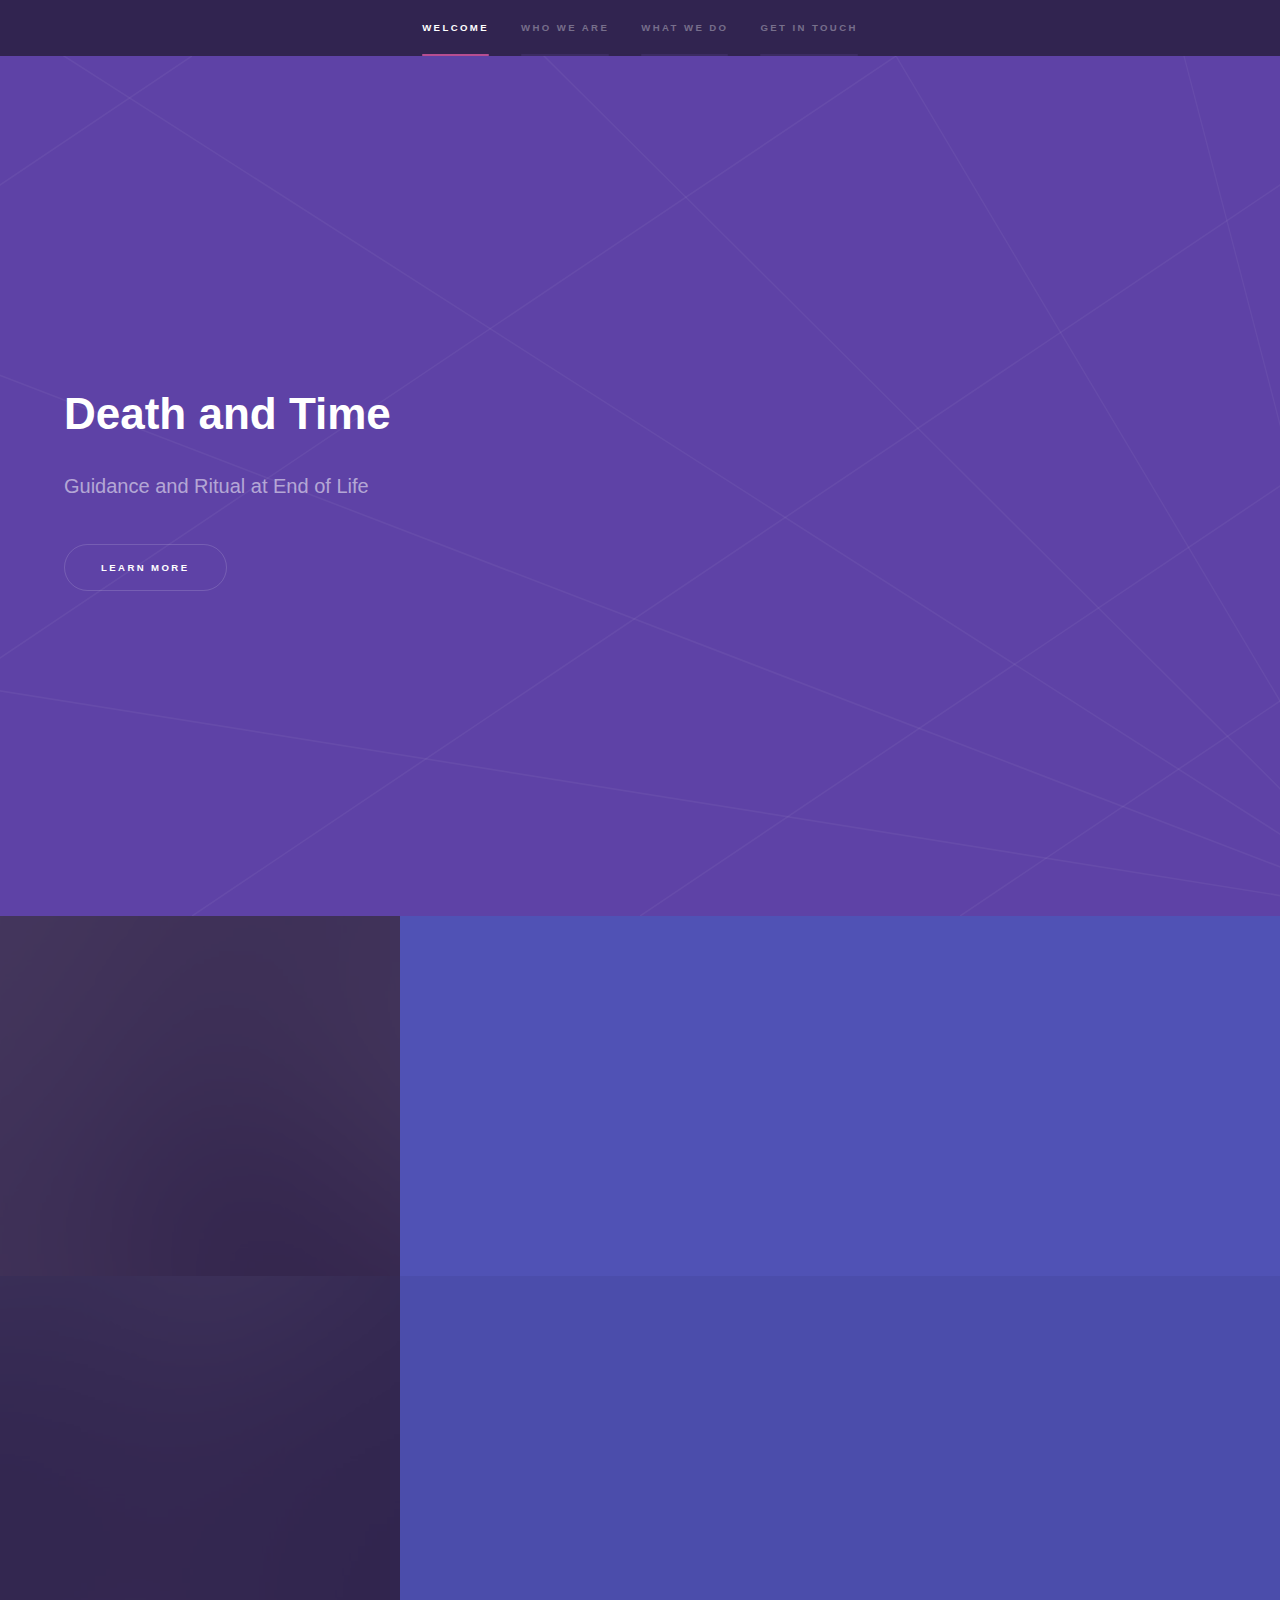
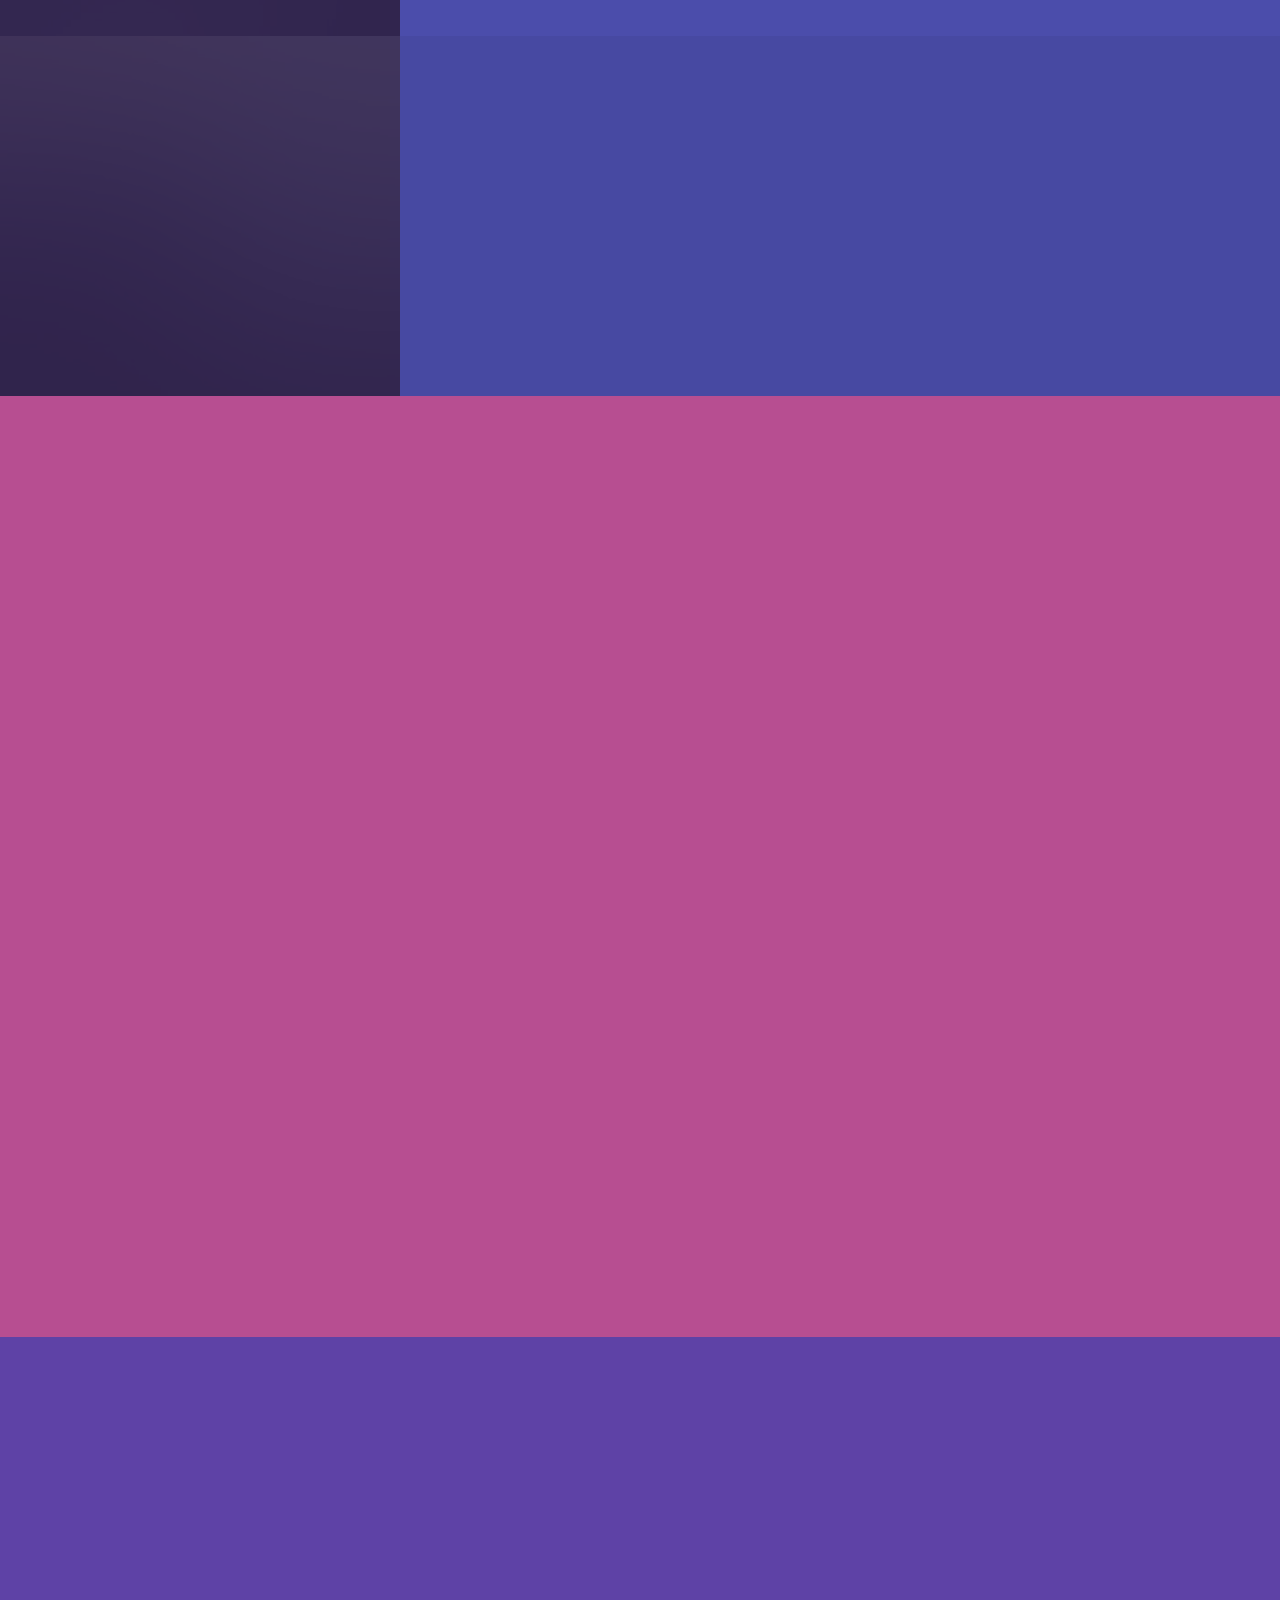
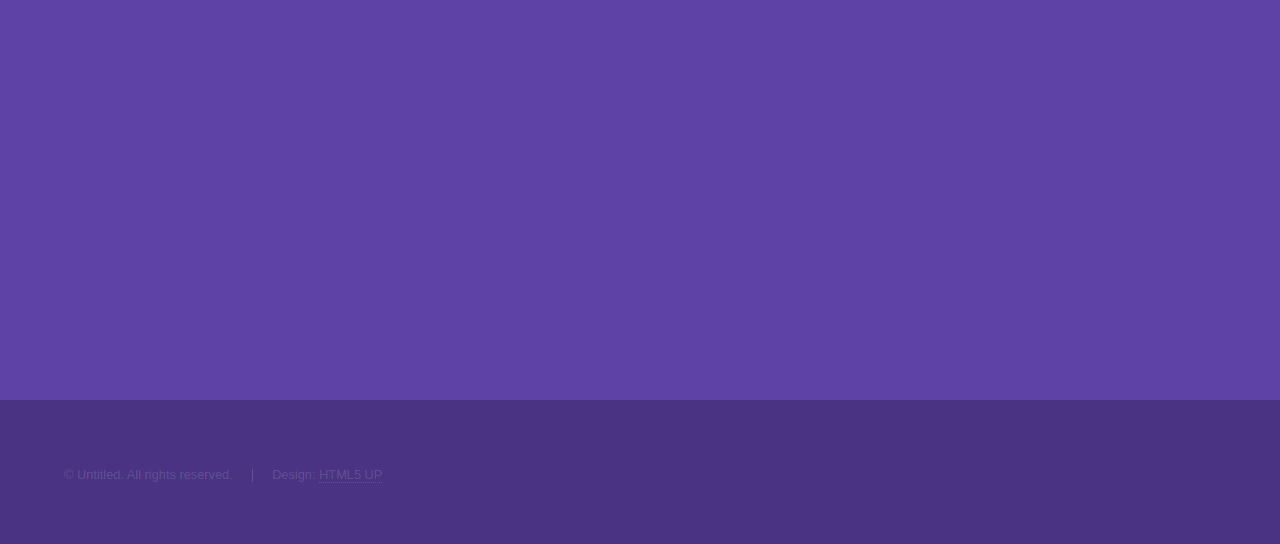
==== commit 77d255dd: "Update index.html" ====
--- a/index.html
+++ b/index.html
@@ -6,7 +6,7 @@
 -->
 <html>
 	<head>
-		<title>Hyperspace by HTML5 UP</title>
+		<title>Death and Time</title>
 		<meta charset="utf-8" />
 		<meta name="viewport" content="width=device-width, initial-scale=1, user-scalable=no" />
 		<link rel="stylesheet" href="assets/css/main.css" />
@@ -34,9 +34,9 @@
 				<!-- Intro -->
 					<section id="intro" class="wrapper style1 fullscreen fade-up">
 						<div class="inner">
-							<h1>Hyperspace</h1>
-							<p>Just another fine responsive site template designed by <a href="http://html5up.net">HTML5 UP</a><br />
-							and released for free under the <a href="http://html5up.net/license">Creative Commons</a>.</p>
+							<h1>Death and Time</h1>
+						<!--	<p>Just another fine responsive site template designed by <a href="http://html5up.net">HTML5 UP</a><br /> -->
+							<p> Guidance and Ritual at End of Life</p>
 							<ul class="actions">
 								<li><a href="#one" class="button scrolly">Learn more</a></li>
 							</ul>
@@ -206,4 +206,4 @@
 			<script src="assets/js/main.js"></script>
 
 	</body>
-</html>+</html>
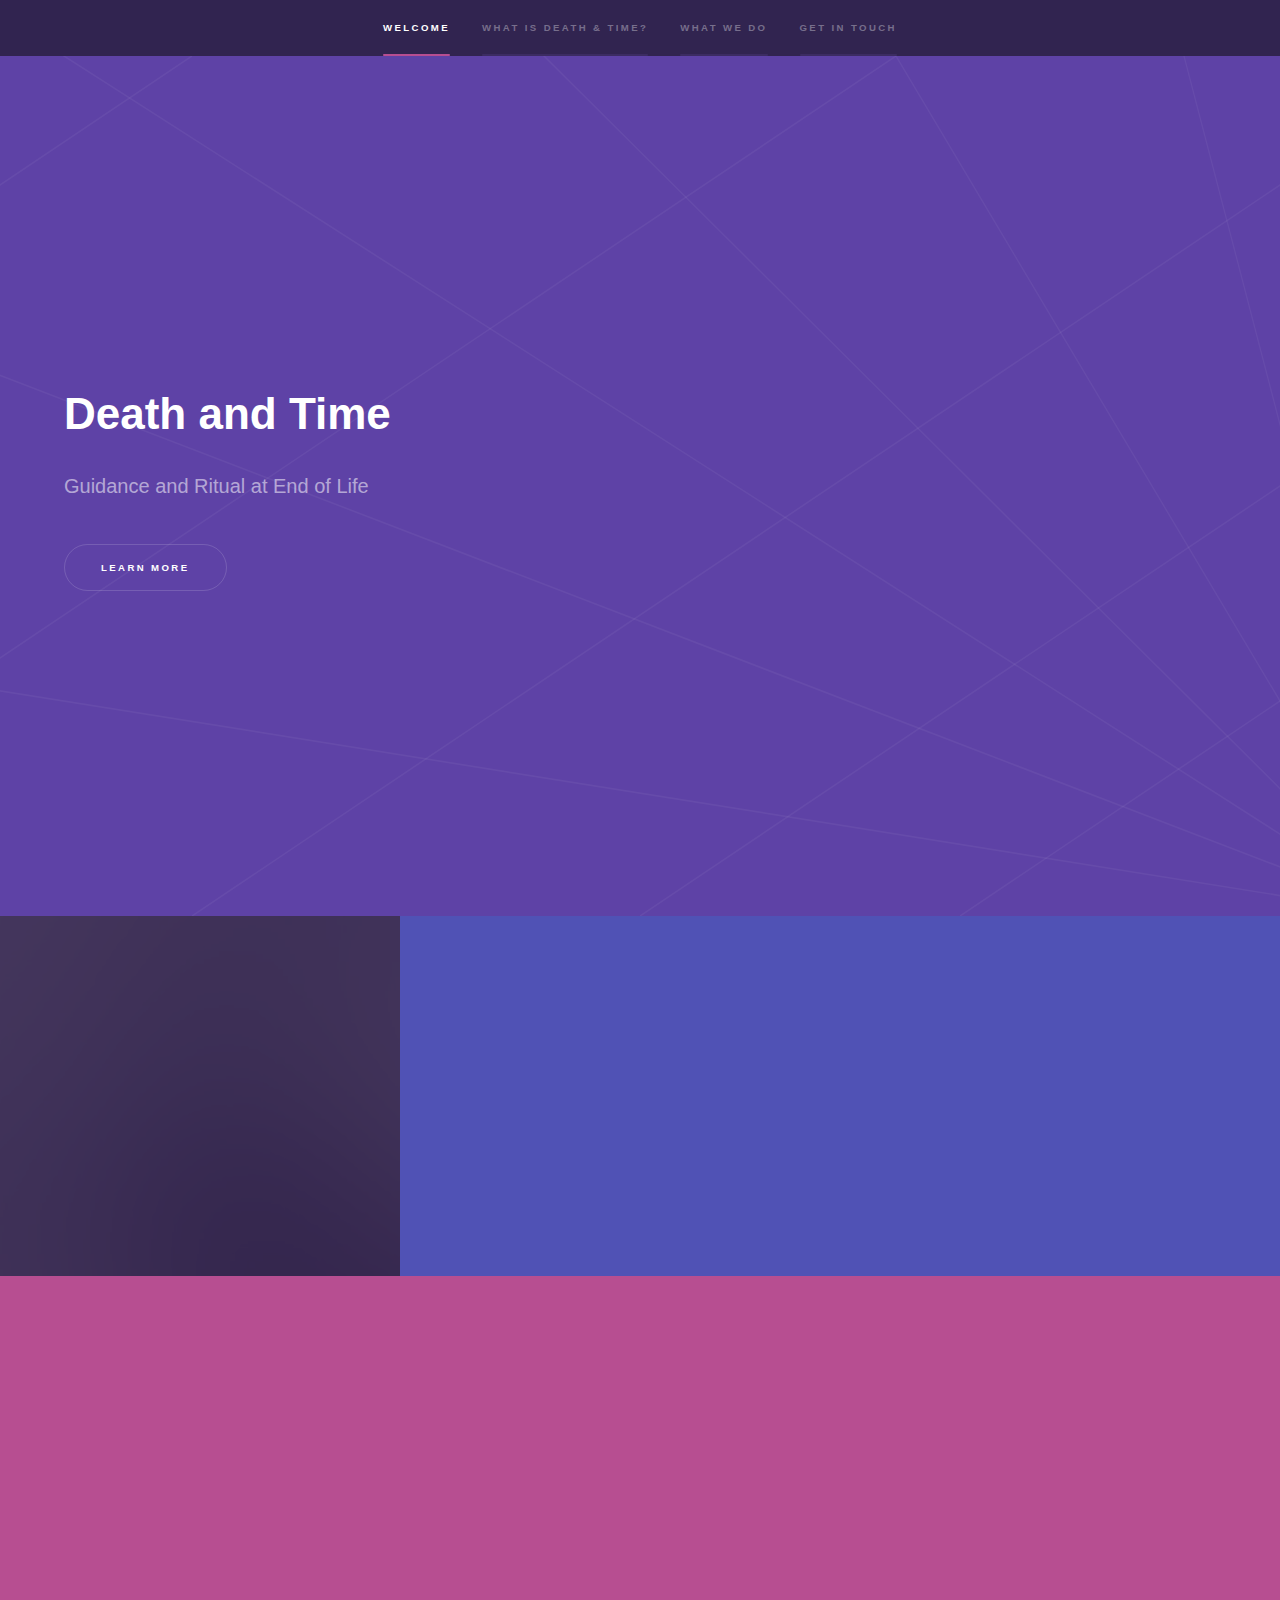
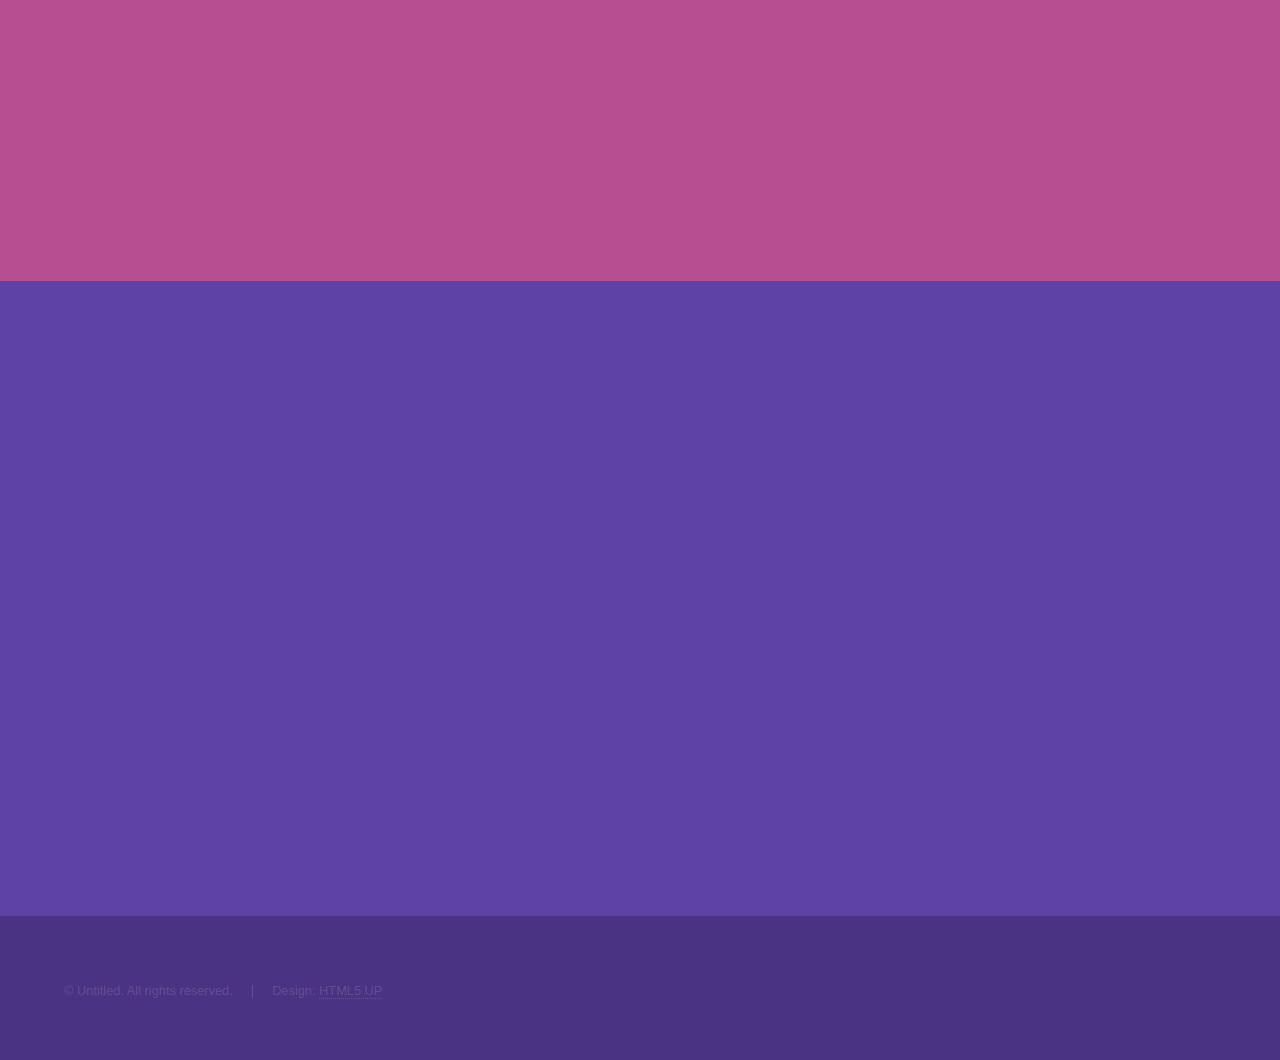
==== commit 13d1cd1f: "update content on index to be real" ====
--- a/index.html
+++ b/index.html
@@ -20,7 +20,7 @@
 					<nav>
 						<ul>
 							<li><a href="#intro">Welcome</a></li>
-							<li><a href="#one">Who we are</a></li>
+							<li><a href="#one">What is Death & Time?</a></li>
 							<li><a href="#two">What we do</a></li>
 							<li><a href="#three">Get in touch</a></li>
 						</ul>
@@ -35,7 +35,7 @@
 					<section id="intro" class="wrapper style1 fullscreen fade-up">
 						<div class="inner">
 							<h1>Death and Time</h1>
-						<!--	<p>Just another fine responsive site template designed by <a href="http://html5up.net">HTML5 UP</a><br /> -->
+						<!--	<p>By Lauren & Justen<br /> -->
 							<p> Guidance and Ritual at End of Life</p>
 							<ul class="actions">
 								<li><a href="#one" class="button scrolly">Learn more</a></li>
@@ -49,34 +49,10 @@
 							<a href="#" class="image"><img src="images/pic01.jpg" alt="" data-position="center center" /></a>
 							<div class="content">
 								<div class="inner">
-									<h2>Sed ipsum dolor</h2>
-									<p>Phasellus convallis elit id ullamcorper pulvinar. Duis aliquam turpis mauris, eu ultricies erat malesuada quis. Aliquam dapibus.</p>
+									<h2>Lauren Noelle</h2>
+									<p>A career professional in end-of-life care, I see this time in each of our lives as an opportunity for meaningful resolution and peace for ourselves and our loved ones.</p>
 									<ul class="actions">
-										<li><a href="generic.html" class="button">Learn more</a></li>
-									</ul>
-								</div>
-							</div>
-						</section>
-						<section>
-							<a href="#" class="image"><img src="images/pic02.jpg" alt="" data-position="top center" /></a>
-							<div class="content">
-								<div class="inner">
-									<h2>Feugiat consequat</h2>
-									<p>Phasellus convallis elit id ullamcorper pulvinar. Duis aliquam turpis mauris, eu ultricies erat malesuada quis. Aliquam dapibus.</p>
-									<ul class="actions">
-										<li><a href="generic.html" class="button">Learn more</a></li>
-									</ul>
-								</div>
-							</div>
-						</section>
-						<section>
-							<a href="#" class="image"><img src="images/pic03.jpg" alt="" data-position="25% 25%" /></a>
-							<div class="content">
-								<div class="inner">
-									<h2>Ultricies aliquam</h2>
-									<p>Phasellus convallis elit id ullamcorper pulvinar. Duis aliquam turpis mauris, eu ultricies erat malesuada quis. Aliquam dapibus.</p>
-									<ul class="actions">
-										<li><a href="generic.html" class="button">Learn more</a></li>
+										<li><a href="generic.html" class="button">Learn more about my background and experience</a></li>
 									</ul>
 								</div>
 							</div>
@@ -87,37 +63,17 @@
 					<section id="two" class="wrapper style3 fade-up">
 						<div class="inner">
 							<h2>What we do</h2>
-							<p>Phasellus convallis elit id ullamcorper pulvinar. Duis aliquam turpis mauris, eu ultricies erat malesuada quis. Aliquam dapibus, lacus eget hendrerit bibendum, urna est aliquam sem, sit amet imperdiet est velit quis lorem.</p>
+							<p>Death and Time offers experienced guidance in end-of-life, for the individual and family.</p>
 							<div class="features">
 								<section>
-									<span class="icon solid major fa-code"></span>
-									<h3>Lorem ipsum amet</h3>
-									<p>Phasellus convallis elit id ullam corper amet et pulvinar. Duis aliquam turpis mauris, sed ultricies erat dapibus.</p>
-								</section>
-								<section>
-									<span class="icon solid major fa-lock"></span>
-									<h3>Aliquam sed nullam</h3>
-									<p>Phasellus convallis elit id ullam corper amet et pulvinar. Duis aliquam turpis mauris, sed ultricies erat dapibus.</p>
-								</section>
-								<section>
-									<span class="icon solid major fa-cog"></span>
-									<h3>Sed erat ullam corper</h3>
-									<p>Phasellus convallis elit id ullam corper amet et pulvinar. Duis aliquam turpis mauris, sed ultricies erat dapibus.</p>
-								</section>
-								<section>
-									<span class="icon solid major fa-desktop"></span>
-									<h3>Veroeros quis lorem</h3>
-									<p>Phasellus convallis elit id ullam corper amet et pulvinar. Duis aliquam turpis mauris, sed ultricies erat dapibus.</p>
-								</section>
-								<section>
 									<span class="icon solid major fa-link"></span>
-									<h3>Urna quis bibendum</h3>
-									<p>Phasellus convallis elit id ullam corper amet et pulvinar. Duis aliquam turpis mauris, sed ultricies erat dapibus.</p>
+									<h3>Ritual</h3>
+									<p>Dying and death are central to who we are as human beings. Drawing upon the shared history and tradition of our heritage to understand and find strength and peace in this experience is powerful.</p>
 								</section>
 								<section>
 									<span class="icon major fa-gem"></span>
-									<h3>Aliquam urna dapibus</h3>
-									<p>Phasellus convallis elit id ullam corper amet et pulvinar. Duis aliquam turpis mauris, sed ultricies erat dapibus.</p>
+									<h3>Guidance</h3>
+									<p>Navigating dying and end of life is usually a novel experience. I've been the guiding hand in comfort and support to many. Often it is the family around, not the individual, who find the most value in professional guidance.</p>
 								</section>
 							</div>
 							<ul class="actions">
@@ -130,7 +86,7 @@
 					<section id="three" class="wrapper style1 fade-up">
 						<div class="inner">
 							<h2>Get in touch</h2>
-							<p>Phasellus convallis elit id ullamcorper pulvinar. Duis aliquam turpis mauris, eu ultricies erat malesuada quis. Aliquam dapibus, lacus eget hendrerit bibendum, urna est aliquam sem, sit amet imperdiet est velit quis lorem.</p>
+							<p>Get in touch</p>
 							<div class="split style1">
 								<section>
 									<form method="post" action="#">
@@ -149,7 +105,7 @@
 											</div>
 										</div>
 										<ul class="actions">
-											<li><a href="" class="button submit">Send Message</a></li>
+											<li><a href="lauren@deathandtime.com" class="button submit">Send Message</a></li>
 										</ul>
 									</form>
 								</section>
@@ -157,27 +113,13 @@
 									<ul class="contact">
 										<li>
 											<h3>Address</h3>
-											<span>12345 Somewhere Road #654<br />
-											Nashville, TN 00000-0000<br />
+											<span>Home<br />
+											Long Beach, CA 90814<br />
 											USA</span>
 										</li>
 										<li>
 											<h3>Email</h3>
-											<a href="#">user@untitled.tld</a>
-										</li>
-										<li>
-											<h3>Phone</h3>
-											<span>(000) 000-0000</span>
-										</li>
-										<li>
-											<h3>Social</h3>
-											<ul class="icons">
-												<li><a href="#" class="icon brands fa-twitter"><span class="label">Twitter</span></a></li>
-												<li><a href="#" class="icon brands fa-facebook-f"><span class="label">Facebook</span></a></li>
-												<li><a href="#" class="icon brands fa-github"><span class="label">GitHub</span></a></li>
-												<li><a href="#" class="icon brands fa-instagram"><span class="label">Instagram</span></a></li>
-												<li><a href="#" class="icon brands fa-linkedin-in"><span class="label">LinkedIn</span></a></li>
-											</ul>
+											<a href="#">lauren@deathandtime.com</a>
 										</li>
 									</ul>
 								</section>
